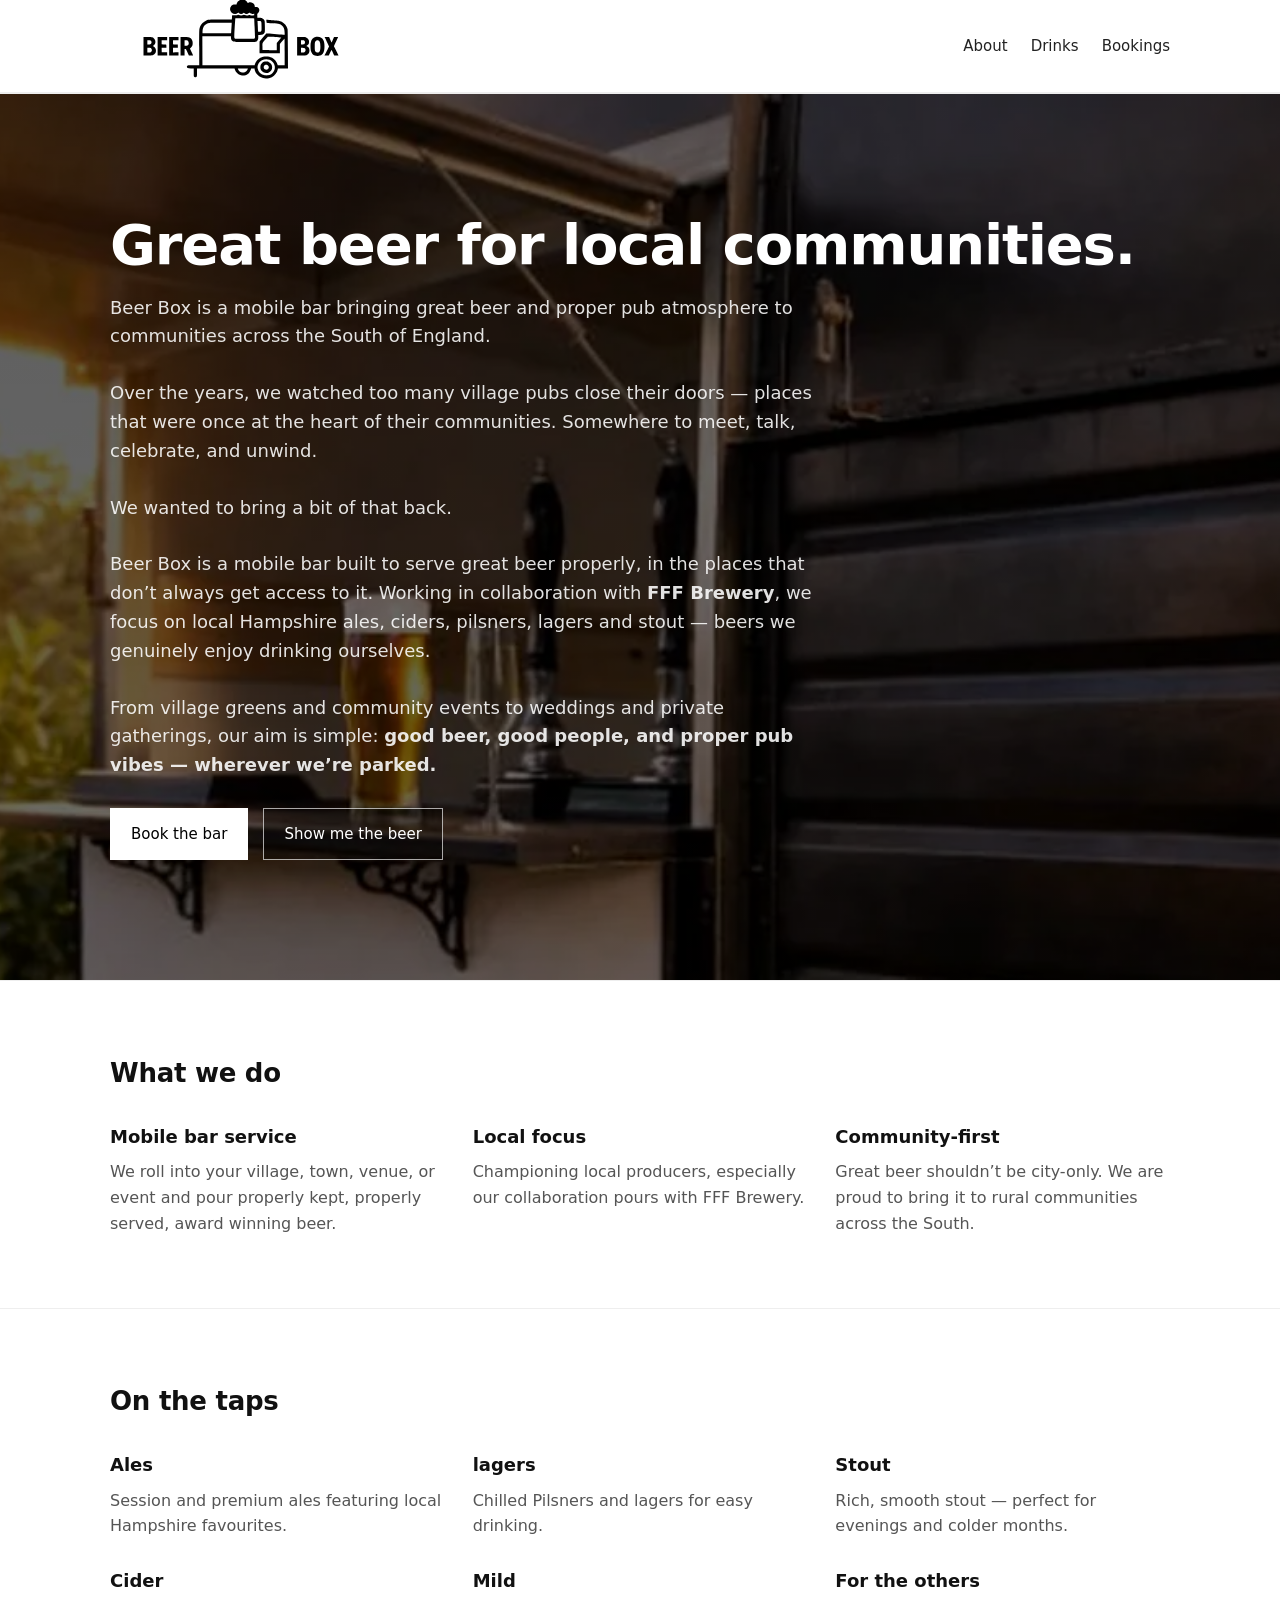
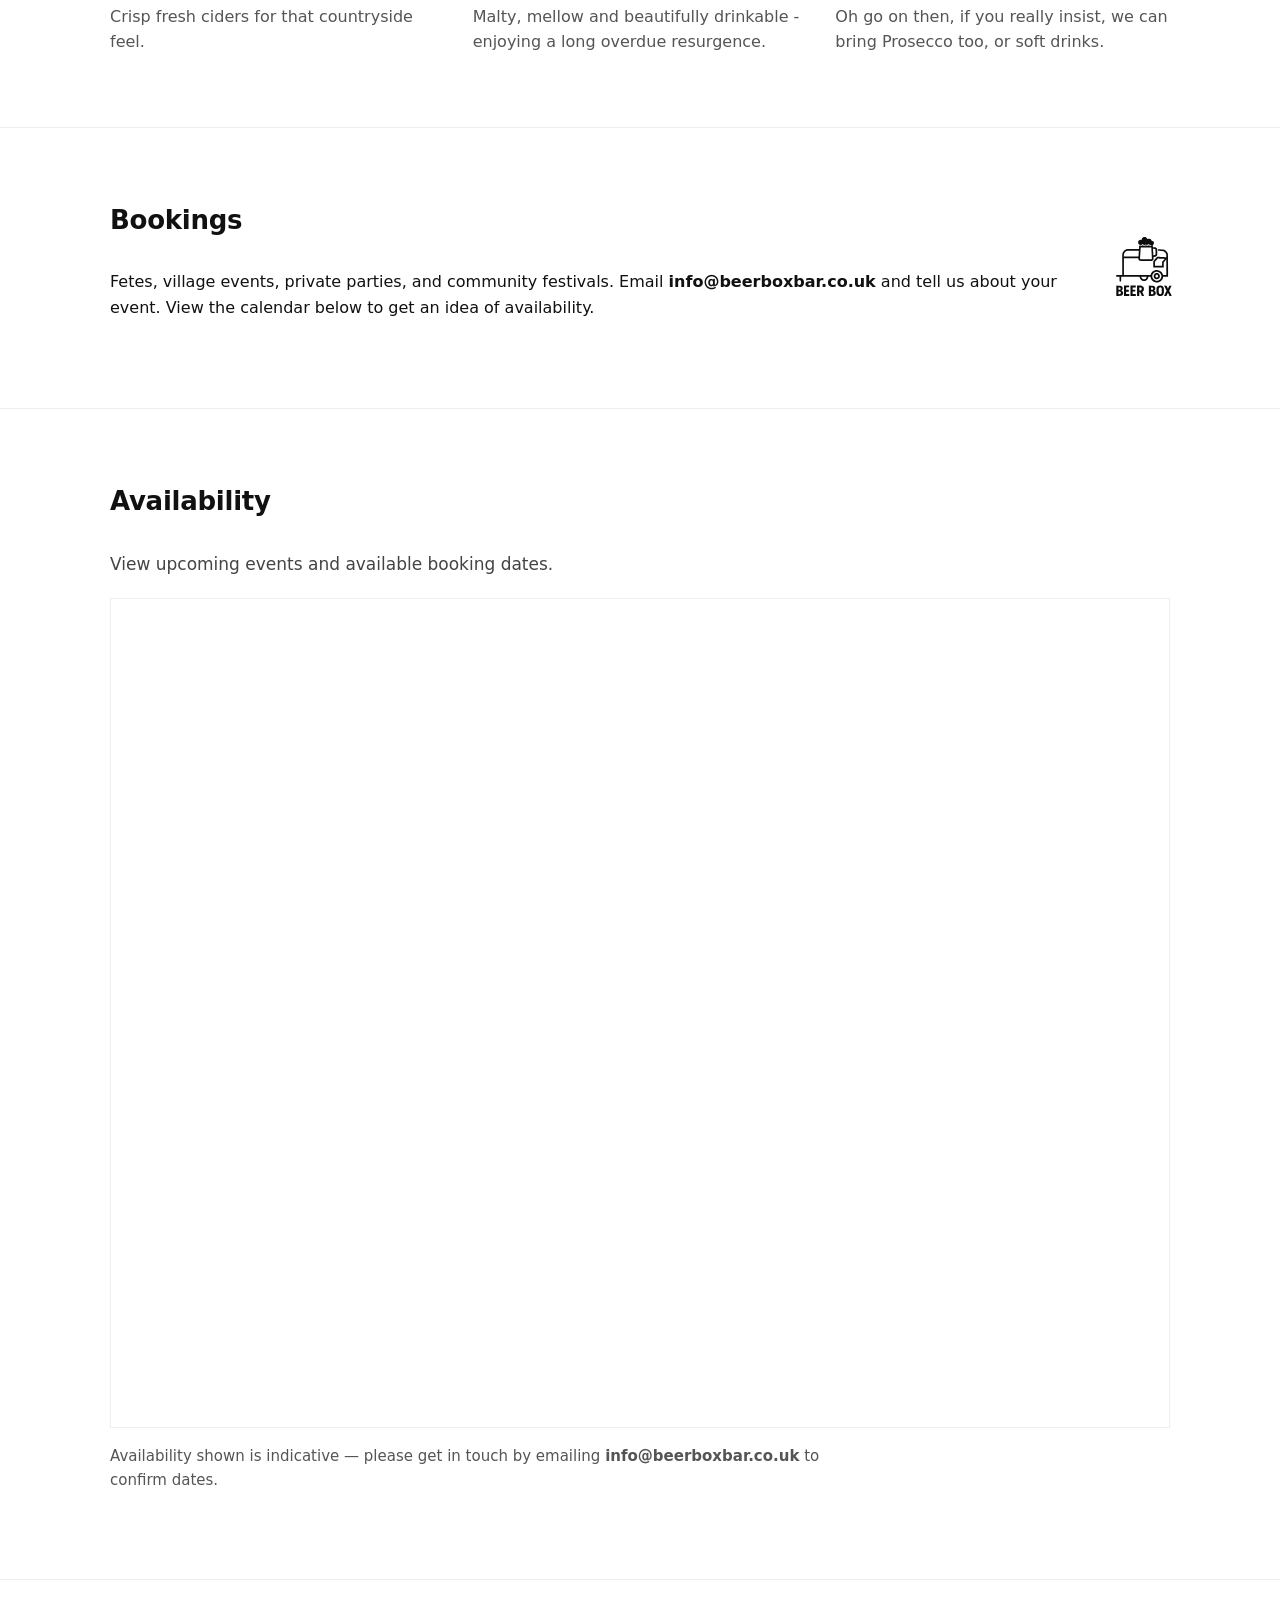
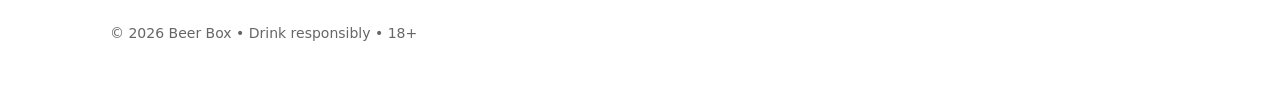
==== index.html @ 0c309c7f "Update index.html" ====
<!doctype html>
<html lang="en">
<head>
  <meta charset="utf-8">
  <title>Beer Box</title>
  <meta name="viewport" content="width=device-width, initial-scale=1">

  <style>
    /* ===== Base ===== */
    * { box-sizing: border-box; }
    body {
      margin: 0;
      font-family: system-ui, -apple-system, Segoe UI, Roboto, Helvetica, Arial, sans-serif;
      color: #111;
      background: #fff;
      line-height: 1.6;
    }
    a { color: inherit; text-decoration: none; }
    .wrap { max-width: 1100px; margin: 0 auto; padding: 0 20px; }

    /* ===== Header ===== */
   
header {
  position: sticky;
  top: 0;
  z-index: 100;
  background: #fff;
  border-bottom: 1px solid #eee;
}

    .nav {
      display: flex;
      align-items: center;
      justify-content: space-between;
      height: 92px;
      gap: 16px;
    }

    /* Logo switching */
    .brand { display: inline-flex; align-items: center; }
    .logo-wide { display: block; }
    .logo-square { display: none; }

    /* Ensures logo is visible (black) on white background */
    .brand svg {
      display: block;
      height: auto;
      color: #000;              /* currentColor = black */
      max-width: 100%;
    }


.logo-wide svg {
  width: clamp(220px, 22vw, 340px); /* responsive: grows on large screens */
}

.logo-square svg {
  width: 82px;
  height: 82px;
}


    @media (max-width: 640px) {
      .logo-wide { display: none; }
      .logo-square { display: block; }
    }

    nav a {
      margin-left: 18px;
      font-size: 15px;
      color: #222;
    }
    nav a:hover { text-decoration: underline; }

    /* ===== Hero ===== */
    .hero {
      padding: 88px 0 72px;
    }
    .hero h1 {
      font-size: clamp(32px, 5vw, 56px);
      font-weight: 650;
      letter-spacing: -0.02em;
      margin: 0 0 18px;
      line-height: 1.1;
    }
    .hero p {
      max-width: 720px;
      font-size: 18px;
      color: #444;
      margin: 0 0 28px;
    }
    .actions a {
      display: inline-block;
      padding: 13px 20px;
      border: 1px solid #000;
      margin-right: 10px;
      font-size: 15px;
    }
    .actions a.primary { background: #000; color: #fff; }

    /* ===== Sections ===== */
    section {
      padding: 72px 0;
      border-top: 1px solid #eee;
    }
    h2 {
      font-size: 26px;
      font-weight: 600;
      margin: 0 0 28px;
      letter-spacing: -0.01em;
    }
    .grid {
      display: grid;
      grid-template-columns: repeat(3, 1fr);
      gap: 28px;
    }
    @media (max-width: 900px) {
      .grid { grid-template-columns: 1fr; }
    }
    .card h3 {
      margin: 0 0 8px;
      font-size: 18px;
      font-weight: 600;
    }
    .card p {
      margin: 0;
      color: #555;
    }

    /* ===== Footer ===== */
    footer {
      padding: 42px 0;
      border-top: 1px solid #eee;
      font-size: 14px;
      color: #666;
    }
/* ===== Hero with background photo ===== */
.hero.hero--photo {
  position: relative;
  padding: 120px 0 120px;
  min-height: 70vh;

  background-image:
    linear-gradient(rgba(0,0,0,0.60), rgba(0,0,0,0.55)),
    image-set(
      url("assets/images/about-bg-960x540.webp") 1x,
      url("assets/images/about-bg-1920x1080.webp") 2x
    );
  background-size: cover;
  background-position: center;
  background-repeat: no-repeat;
}

@media (max-width: 640px) {
  .hero.hero--photo {
    min-height: 62vh;
    padding: 96px 0 96px;
  }
}

.hero.hero--photo h1,
.hero.hero--photo p { color: #fff; }
.hero.hero--photo p { color: rgba(255,255,255,0.88); }

/* Buttons */
.hero.hero--photo .actions a {
  display: inline-block;
  padding: 13px 20px;
  border: 1px solid rgba(255,255,255,0.85);
  color: #fff;
}

.hero.hero--photo .actions a.primary {
  background: #fff;
  color: #000;
  border-color: #fff;
}

.hero.hero--photo .actions a.secondary {
  background: rgba(0,0,0,0.35);
  border-color: rgba(255,255,255,0.65);
}
.hero.hero--photo .actions a.secondary:hover {
  background: rgba(0,0,0,0.48);
}
 /* ===== Bookings section logo (bottom-right) ===== */
.bookings__inner{
  position: relative;
  padding-right: 120px; /* creates room so text doesn't collide with logo */
}

.bookings__logo{
  position: absolute;
  right: 0;
  bottom: 0;
  width: 96px;         /* adjust to taste */
  height: 96px;
  color: #000;         /* black logo */
  opacity: 0.95;
}

.bookings__logo svg{
  display: block;
  width: 100%;
  height: 100%;
}

/* Mobile: keep it tidy and not too dominant */
@media (max-width: 640px){
  .bookings__inner{ padding-right: 0; padding-bottom: 110px; }
  .bookings__logo{
    right: 0;
    bottom: 0;
    width: 82px;
    height: 82px;
    opacity: 0.9;
  }
}
/* ===== Availability calendar ===== */
.calendar-section {
  padding: 72px 0;
  border-top: 1px solid #eee;
}

.calendar-intro {
  max-width: 720px;
  font-size: 17px;
  color: #444;
  margin-bottom: 20px;
}

.calendar-embed {
  border: 1px solid #eee;
}

.calendar-embed iframe {
  width: 100%;
  height: 820px;
  border: 0;
}

.calendar-note {
  max-width: 720px;
  margin-top: 16px;
  color: #555;
  font-size: 15px;
}

/* Mobile */
@media (max-width: 640px) {
  .calendar-embed iframe {
    height: 560px;
  }
}
  </style>
</head>

<body>

  <!-- Header -->
  <header>
    <div class="wrap nav">
      <a class="brand" href="#top" aria-label="Beer Box Bar Home">
        <!-- Wide (desktop) -->
        <span class="logo-wide" aria-hidden="false">
          <svg viewBox="0 0 1536 1024" xmlns="http://www.w3.org/2000/svg" role="img" aria-label="Beer Box Bar wide logo">
            <path fill="currentColor" d="m 834.91841,687.82416 c -14.7141,-3.8551 -29.09524,-13.9005 -37.6201,-26.27827 -4.28059,-6.21523 -8.54439,-17.62922 -8.57434,-22.95309 l -0.0211,-3.75 h -9.42904 -9.42904 l -1.65916,5.70729 c -7.13075,24.52897 -27.99943,37.09727 -53.59627,32.27877 -15.75155,-2.9652 -30.54096,-17.19343 -34.02717,-32.73606 l -1.17758,-5.25 H 577.04375 474.70288 v 21.06574 c 0,12.53582 -0.41692,21.84482 -1.02964,22.98962 -1.56842,2.9306 -6.64771,5.1744 -10.03116,4.4313 -1.60316,-0.3521 -3.82031,-1.7913 -4.92701,-3.1983 -1.87364,-2.3819 -2.01219,-4.0291 -2.01219,-23.92322 V 634.8428 h -15.77749 c -17.0867,0 -19.36095,-0.60372 -21.27906,-5.64875 -1.29833,-3.41486 1.20106,-9.07549 4.57328,-10.35761 1.51987,-0.57785 15.13966,-0.99364 32.54837,-0.99364 h 29.9349 v -97.34004 c 0,-93.6634 0.0746,-97.63177 1.97544,-105.06395 2.83324,-11.07785 7.37792,-18.93394 16.02433,-27.70021 5.82082,-5.90151 9.40375,-8.54149 16.0013,-11.79013 13.90302,-6.84585 16.10568,-7.03098 84.1254,-7.07078 l 59.62647,-0.0349 0.87353,-11.75 0.87353,-11.75 12.5,0.27629 c 10.46225,0.23124 13.15208,-0.026 16.5,-1.57777 3.90415,-1.80962 4.10322,-1.80852 8.30762,0.046 6.1483,2.71195 17.41166,2.71682 22.68816,0.01 l 3.97532,-2.03947 5.01445,2.02086 c 6.3039,2.5405 15.12008,2.69679 20.30236,0.35991 3.69949,-1.66824 4.0905,-1.65913 9.7828,0.2279 4.64937,1.5413 7.60223,1.85204 13.67929,1.43952 l 7.75,-0.52607 v -4.97549 c 0,-4.34924 -0.22026,-4.88384 -1.75,-4.24741 -6.50209,2.70514 -17.05755,1.20162 -22.2525,-3.16964 l -3.09343,-2.60296 -2.21568,2.08153 c -7.00562,6.58143 -19.38014,6.72646 -25.11209,0.29432 l -1.9237,-2.15869 -2.5763,2.45706 c -3.34772,3.19259 -7.16514,4.58411 -12.5763,4.58411 -5.46347,0 -9.23209,-1.39472 -12.69543,-4.69843 l -2.69543,-2.57119 -3.08563,2.59638 c -8.24262,6.93571 -23.54119,6.05775 -32.81865,-1.88341 -11.45773,-9.80738 -12.26746,-27.02184 -1.77869,-37.81399 5.60648,-5.76865 12.33437,-8.05833 21.7076,-7.38768 6.04685,0.43265 6.86623,0.28355 6.86623,-1.24947 0,-3.47821 3.10617,-10.41579 6.53934,-14.60552 2.19057,-2.67331 5.89869,-5.4616 9.85071,-7.40718 5.31499,-2.61656 7.5297,-3.12734 13.72385,-3.16513 12.52931,-0.0765 24.24382,6.08599 28.89308,15.1993 l 1.93799,3.79878 3.73896,-1.90623 c 5.8124,-2.96333 15.4015,-2.58496 22.28164,0.8792 7.28303,3.66701 11.20279,9.19958 11.82385,16.68885 l 0.45979,5.54439 6.18381,-0.13409 c 9.04608,-0.19615 13.83172,2.71812 17.02884,10.3699 3.35601,8.03206 1.05704,17.30683 -5.82956,23.51832 l -4.1323,3.7272 0.31146,10.60442 0.31146,10.60442 11.29562,0.55631 c 9.43955,0.4649 12.12406,0.97612 16.33736,3.11115 6.10858,3.09546 10.71648,8.43363 12.07991,13.99439 0.55685,2.27112 1.14848,16.72931 1.31474,32.12931 0.29455,27.28317 0.24553,28.10732 -1.9149,32.19207 -4.43033,8.37648 -12.69108,12.30793 -25.86138,12.30793 h -8.37427 v 10.9349 c 0,12.49678 -0.53754,14.44057 -5.51789,19.95322 -6.58957,7.29387 -5.76017,7.21229 -70.08591,6.89369 -56.11776,-0.27795 -56.95093,-0.31134 -60.8962,-2.44023 -8.63396,-4.65892 -12.5,-11.40422 -12.5,-21.80946 v -6.53212 h -78.00606 -78.00606 l 0.25606,78.75 0.25606,78.75 h 142.43465 142.43466 l 1.17045,-4.58818 c 3.36547,-13.1926 16.6982,-29.2648 29.96024,-36.11614 11.36007,-5.86877 17.30376,-7.23685 31.5,-7.25049 13.86436,-0.0133 20.90657,1.67456 32.5,7.7896 12.40359,6.54237 25.50189,22.67783 29.56084,36.41521 l 1.25574,4.25 h 18.84171 18.84171 v -72.5 c 0,-41.48098 -0.37931,-72.5 -0.88654,-72.5 -0.4876,0 -3.5251,3.24113 -6.75,7.2025 -3.2249,3.96138 -8.67245,10.37388 -12.10566,14.25 l -6.24219,7.0475 -0.008,25.25 -0.008,25.25 h -55.5 -55.5 l -0.0294,-3.75 c -0.0162,-2.0625 -0.003,-16.26105 0.0287,-31.55233 l 0.0581,-27.80233 18.12822,-21.69767 c 9.97052,-11.93372 18.39509,-22.0074 18.72127,-22.38596 0.32618,-0.37856 5.31805,-0.27437 11.09305,0.23153 5.775,0.50591 26.475,2.04718 46,3.42504 19.525,1.37786 37.25191,2.75178 39.39314,3.05316 l 3.89314,0.54797 -0.55609,-13.2847 c -0.78862,-18.83996 -4.33635,-27.77554 -14.77054,-37.2022 -8.72475,-7.88229 -15.15183,-9.49087 -48.45965,-12.1286 -11,-0.87112 -23.375,-1.89211 -27.5,-2.26888 l -7.49994,-0.68503 -0.7436,-7.5 c -0.40898,-4.125 -0.96772,-8.08951 -1.24164,-8.81002 -0.38047,-1.00073 0.50338,-1.1837 3.74359,-0.77497 2.33291,0.29428 9.19165,1.01366 15.24165,1.59863 6.05,0.58497 12.8,1.25028 15,1.47847 2.2,0.22819 10.3,0.90724 18,1.509 7.7,0.60176 16.7,1.75974 20,2.57327 17.55203,4.32705 32.21827,16.0792 39.4172,31.58522 2.1296,4.58722 4.3824,10.78495 5.006,13.77272 0.7801,3.73715 1.3122,37.82906 1.7054,109.25 l 0.5715,103.81768 h -27.39694 -27.39693 l -1.14649,6.69312 c -2.84002,16.57992 -15.94608,33.27714 -32.25974,41.09914 -14.90241,7.1453 -32.8705,9.0965 -47.78447,5.1891 z m 25.28447,-15.0055 c 28.64199,-4.0286 46.25774,-32.16641 36.487,-58.28107 -4.50565,-12.04242 -14.63015,-22.17176 -26.66277,-26.67554 -12.11771,-4.53562 -29.48726,-3.5175 -41.19366,2.41458 -16.72649,8.47596 -26.44098,27.4669 -23.33009,45.6082 3.39568,19.80209 17.68272,33.34193 38.96291,36.92513 6.64056,1.1182 7.8434,1.1189 15.73661,0.01 z m -20.198,-15.02936 c -7.09142,-2.79329 -14.47947,-9.65886 -17.39741,-16.16707 -1.87223,-4.17584 -2.35751,-6.95172 -2.32154,-13.27943 0.0546,-9.60186 2.55284,-15.68228 9.15923,-22.29246 6.29208,-6.29568 11.95523,-8.47456 22.3578,-8.6021 7.9593,-0.0976 9.11139,0.15534 15.46236,3.39456 12.06165,6.15186 18.09537,16.84832 17.21776,30.52333 -0.73422,11.44058 -6.97289,20.34645 -17.77411,25.37302 -7.56105,3.51868 -19.26832,3.97908 -26.70409,1.05015 z m 20.698,-17.84254 c 8.58473,-5.99602 7.4051,-18.70126 -2.20034,-23.69897 -6.17545,-3.21309 -15.47785,-0.38775 -18.52035,5.62503 -1.73187,3.42263 -1.58837,10.47164 0.28701,14.09822 3.24437,6.27393 14.11502,8.389 20.43368,3.97572 z m -126.3151,15.84015 c 7.42073,-2.78336 15.09201,-11.06524 16.85271,-18.19411 l 0.67921,-2.75 h -27.21682 -27.21682 l 0.67682,2.75 c 1.96408,7.9803 8.8835,15.32017 16.76179,17.78028 5.21732,1.62918 15.63246,1.85063 19.46311,0.41383 z m 175.3151,-139.4808 v -19.53669 l 12.42037,-14.70961 c 6.83121,-8.09028 12.25643,-14.87354 12.05606,-15.07391 -0.39065,-0.39065 -41.1265,-3.48892 -61.05186,-4.64345 l -12.07544,-0.69968 -12.42456,14.79102 c -19.0047,22.62443 -16.92457,17.77744 -16.92457,39.43662 0,10.25148 0.3,18.93906 0.66667,19.30572 0.36666,0.36667 17.91666,0.66667 39,0.66667 h 38.33333 z M 788.33774,471.48045 c 2.66438,-2.2918 2.74051,-2.64268 2.54944,-11.75 -0.10833,-5.16321 -1.09411,-28.6525 -2.19063,-52.19844 -1.09652,-23.54593 -1.99367,-43.45843 -1.99367,-44.25 0,-1.23363 -7.3477,-1.43921 -51.43873,-1.43921 h -51.43872 l -0.5378,4.25 c -0.50931,4.02499 -4.04638,62.78248 -5.29402,87.94391 -0.65604,13.23054 0.29194,17.11338 4.55998,18.67738 1.57061,0.57554 23.08631,1.00296 52.84353,1.04976 l 50.19423,0.0789 z M 661.13644,433.0928 c 0.34111,-5.3625 0.81565,-12.225 1.05453,-15.25 0.23888,-3.025 0.74024,-11.4625 1.11412,-18.75 l 0.67979,-13.25 h -59.00451 c -35.95229,0 -61.10724,0.39877 -64.38667,1.02071 -8.07784,1.53193 -17.28262,6.27585 -22.71197,11.70521 -8.88014,8.88013 -13.16018,20.9096 -13.17306,37.02408 l -0.006,7.25 h 77.90668 77.90667 z m 163.30902,-0.73712 c 2.25467,-2.62121 2.30616,-3.15461 2.20542,-22.84838 -0.0567,-11.09047 -0.46587,-22.12106 -0.9092,-24.51242 -1.22927,-6.6307 -2.75983,-7.59587 -12.70215,-8.00995 l -8.59275,-0.35788 0.60043,6.35788 c 0.33023,3.49683 0.84838,13.33287 1.15144,21.85787 0.30306,8.525 0.80141,18.73608 1.10744,22.69128 0.52895,6.8362 0.68827,7.21393 3.22661,7.65007 6.08568,1.04564 11.53297,-0.0618 13.91276,-2.82847 z m 293.03204,132.33303 c -10.4018,-3.62664 -17.8343,-12.34834 -21.4599,-25.18231 -1.9942,-7.05902 -2.8529,-32.27591 -1.4134,-41.50452 3.3689,-21.59783 12.8665,-32.71512 30.0282,-35.14908 18.6058,-2.63877 33.3932,4.50728 40.0512,19.35474 4.1118,9.1696 5.505,18.17752 5.3568,34.63526 -0.2567,28.48905 -7.4739,42.58062 -24.7656,48.35446 -6.9408,2.31757 -20.3976,2.07138 -27.7973,-0.50855 z m 21.9615,-18.458 c 5.7421,-3.6356 8.2259,-12.65572 8.2483,-29.95425 0.031,-24.08124 -4.0244,-33.76247 -14.6963,-35.08221 -5.5052,-0.6808 -10.1792,2.23552 -13.235,8.25796 -2.3139,4.56026 -2.508,6.11487 -2.8745,23.016 -0.541,24.9553 1.458,31.71092 10.3214,34.87984 4.3085,1.54041 8.667,1.14241 12.2361,-1.11734 z M 182.70288,514.32637 v -50.64726 l 22.75,0.36669 c 26.34218,0.4246 28.52042,0.96719 35.63067,8.8755 4.69993,5.22746 6.61933,10.56184 6.61933,18.39644 0,7.80905 -3.01774,13.26904 -10.26612,18.57445 l -3.76612,2.75659 4.54331,2.19938 c 8.00377,3.87456 12.49684,12.28896 12.47916,23.37037 -0.0173,10.87101 -5.42179,19.18189 -15.49023,23.82066 -4.69874,2.16481 -6.431,2.32261 -28.75,2.61903 l -23.75,0.31542 z m 39.64292,31.88159 c 8.48406,-4.02596 8.5186,-17.24724 0.0585,-22.40564 -2.44621,-1.49155 -5.02972,-1.95293 -10.95145,-1.95578 l -7.74997,-0.004 v 13 13 h 7.59887 c 4.96155,0 8.79458,-0.5674 11.04405,-1.63484 z m -2.54741,-43.02005 c 6.29581,-2.51909 8.5311,-9.11502 5.3563,-15.80542 -2.06185,-4.34503 -5.08077,-5.53969 -13.99886,-5.53969 h -7.45295 v 11.5 11.5 h 5.97976 c 3.28887,0 7.84096,-0.7447 10.11575,-1.65489 z m 39.90449,11.15489 v -50.5 h 26 26 v 9 9 h -15 -15 v 11 11 l 10.25,0.0985 c 17.09227,0.16432 15.20548,-0.94689 15.53893,9.15146 l 0.28894,8.75 h -13.06881 -13.06881 l 0.27987,12.75 0.27988,12.75 14.68535,-0.005 14.68535,-0.005 0.31465,8.75688 0.31465,8.75687 -26.25,-0.002 -26.25,-0.002 z m 63,0 v -50.5 h 25.5 25.5 v 9 9 h -15 -15 v 11 11 l 5.25,0.16867 c 2.8875,0.0928 8.77049,0.20527 13.07331,0.25 l 7.82331,0.0813 0.17669,8.75035 0.17669,8.75035 -13.25,-3.5e-4 -13.25,-3.2e-4 v 12.89278 12.89278 l 15,-0.51199 15,-0.51198 v 9.1192 9.11921 h -25.5 -25.5 z m 62,0 v -50.5 l 19.25,0.0119 c 21.39552,0.0132 27.49667,1.0362 34.22537,5.73872 4.77545,3.33745 10.03045,10.79947 11.68468,16.59207 1.80809,6.33137 1.52825,18.31985 -0.57209,24.50884 -1.73841,5.1225 -7.71175,12.57828 -11.8588,14.80184 -1.59916,0.85744 -0.8963,2.76136 7.25,19.63892 4.96146,10.2792 9.02084,18.93284 9.02084,19.23033 0,0.29748 -5.25755,0.4141 -11.68344,0.25915 l -11.68344,-0.28177 -5.64078,-12.5 c -10.47744,-23.21806 -10.00385,-22.45957 -14.24234,-22.81037 l -3.75,-0.31036 v 18.06036 18.06037 h -11 -11 z m 37.78764,-4.48992 c 6.99929,-3.17671 9.23515,-11.958 5.26898,-20.69376 -2.48048,-5.46345 -6.1544,-7.31632 -14.50696,-7.31632 h -6.54966 v 15 15 l 5.75,-0.022 c 3.51884,-0.0134 7.41372,-0.77707 10.03764,-1.96796 z m 598.21238,4.47349 v -50.64726 l 22.75,0.33184 c 22.6341,0.33016 22.7793,0.34624 28.5039,3.15729 6.0291,2.9606 10.3242,7.93344 12.5875,14.57378 1.5786,4.63145 1.4598,14.46311 -0.2222,18.3829 -1.576,3.67305 -6.7213,8.77398 -11.0907,10.99528 l -2.9716,1.51064 3.9716,1.65903 c 9.2432,3.86116 13.8261,11.68463 13.7972,23.55293 -0.029,11.95375 -4.6793,19.65386 -14.5684,24.12372 -4.9815,2.25164 -6.503,2.39282 -29.0073,2.6917 l -23.75,0.31542 z m 39.6429,31.88159 c 4.1775,-1.98233 6.3571,-5.87909 6.3571,-11.36516 0,-9.3144 -4.9523,-13 -17.4679,-13 h -7.5321 v 13 13 h 7.5989 c 4.9615,0 8.7946,-0.5674 11.044,-1.63484 z m -4.5428,-42.37635 c 5.1915,-1.4421 7.1637,-4.1253 7.6892,-10.46099 0.4158,-5.0143 0.2124,-5.67996 -2.5921,-8.4845 -2.8887,-2.8887 -3.4537,-3.04332 -11.1203,-3.04332 h -8.0769 v 11.5 11.5 l 5.25,-0.006 c 2.8875,-0.003 6.87,-0.45559 8.8501,-1.00561 z m 122.7673,43.76119 c 14.7655,-28.66234 16.1326,-31.43462 16.1326,-32.71413 0,-0.67706 -5.4,-12.27934 -12,-25.78284 -6.6,-13.50351 -12,-24.7096 -12,-24.90243 0,-0.19283 5.5125,-0.33998 12.25,-0.327 l 12.25,0.0236 6.447,14.91366 c 3.5459,8.20251 6.721,14.74435 7.0558,14.53742 0.3348,-0.20692 3.4562,-6.92868 6.9365,-14.93725 l 6.3278,-14.56103 h 11.3665 c 6.2515,0 11.3664,0.21496 11.3664,0.47768 0,0.26273 -3.4069,7.57523 -7.5708,16.25 -4.164,8.67478 -9.3791,19.65577 -11.5893,24.40221 l -4.0184,8.6299 12.5135,25.6201 12.5135,25.62011 h -11.7734 -11.7734 l -4.7401,-10.07754 c -2.6072,-5.54265 -5.8487,-12.58399 -7.2035,-15.64742 -1.3548,-3.06343 -2.8008,-5.16603 -3.2133,-4.67246 -0.4125,0.49358 -3.8325,7.53492 -7.6001,15.64742 l -6.8502,14.75 h -11.8567 -11.8567 z"
" />
          </svg>
        </span>

        <!-- Square (mobile) -->
        <span class="logo-square" aria-hidden="false">
          <svg viewBox="0 0 1024 1024" xmlns="http://www.w3.org/2000/svg" role="img" aria-label="Beer Box Bar square logo">
            <path fill="currentColor" d="m 691.95949,766.72163 c -10.10651,-2.78194 -17.07804,-8.55048 -21.17463,-17.52081 -3.89231,-8.52299 -4.87338,-17.85466 -4.3579,-41.451 0.56664,-25.93822 1.88285,-31.2435 9.9379,-40.05701 8.53923,-9.34328 18.87978,-13.15431 33.20503,-12.23778 9.89141,0.63285 17.47697,3.73508 24.13134,9.86886 9.61361,8.86152 12.48622,19.58876 12.47476,46.58477 -0.004,9.78569 -0.46636,20.61943 -1.02713,24.07497 -2.6416,16.27819 -11.70887,26.93415 -26.20133,30.79214 -6.47626,1.72403 -20.63131,1.69563 -26.98804,-0.0541 z m 24.7373,-21.53365 c 5.53433,-5.36409 5.98675,-7.89658 5.98675,-33.51214 0,-22.5981 -0.0463,-23.11503 -2.5,-27.88201 -6.11457,-11.87946 -21.06364,-11.65792 -27.25,0.40385 -2.74993,5.36164 -2.75,5.36231 -2.74442,26.93245 0.003,12.68915 0.46175,23.21766 1.11348,25.57069 2.46775,8.90955 7.75361,12.77373 16.66303,12.18134 4.38237,-0.29139 5.86957,-0.92062 8.73116,-3.69418 z M 238.18354,712.12026 v -55.08057 l 23.25,0.33057 c 23.14623,0.32908 23.27551,0.34308 28.96444,3.13671 6.79376,3.33617 13.30672,10.33033 14.97704,16.0836 3.89089,13.40183 -0.94313,26.81062 -11.66422,32.35471 l -3.01431,1.55876 3.9028,1.35118 c 6.48171,2.24403 10.58041,6.11284 13.8277,13.05215 2.72667,5.82676 2.96333,7.13771 2.54694,14.10854 -0.54176,9.0696 -2.8092,14.1623 -8.65824,19.44655 -8.50172,7.6808 -13.60674,8.73836 -42.18137,8.73836 h -21.95078 z m 40.96537,34.77412 c 9.79802,-3.37468 10.97098,-19.53381 1.7677,-24.35249 -1.96359,-1.0281 -6.47248,-1.8693 -11.48307,-2.14233 l -8.25,-0.44954 v 14.1254 14.1254 l 7.25,-0.0564 c 3.9875,-0.0311 8.80942,-0.59355 10.71537,-1.25 z M 276.54776,700.822 c 4.92455,-2.05761 7.63578,-6.07191 7.63578,-11.3057 0,-9.44937 -4.63114,-13.31548 -15.95034,-13.31548 h -7.04966 v 13 13 h 6.03212 c 3.31766,0 7.51711,-0.62047 9.3321,-1.37882 z m 43.63578,11.37882 v -55 h 26.95469 26.95468 l 0.63268,3.37245 c 0.34797,1.85484 0.48086,6.01734 0.29531,9.25 l -0.33736,5.87755 -16.25,0.27477 -16.25,0.27477 v 11.39344 c 0,6.2664 0.23028,11.99275 0.51173,12.72523 0.39113,1.01795 3.57745,1.321 13.5214,1.286 7.15532,-0.0252 13.46792,0.23742 14.028,0.58357 0.6086,0.37613 0.90175,4.39016 0.7286,9.9763 l -0.28973,9.34693 -14,0.0695 -14,0.0695 v 12.5 12.5 l 16.75,0.27418 16.75,0.27418 v 9.97581 9.97582 h -28 -28 z m 69,0 v -55 h 28 28 v 9.5 9.5 h -16.5 -16.5 v 12.5 12.5 l 6.25,0.13116 c 3.4375,0.0721 9.7375,0.11812 14,0.1022 l 7.75,-0.0289 v 9.89774 9.8978 h -14 -14 v 13 13 h 17 17 v 10 10 h -28.5 -28.5 z m 70,0 v -55 l 21.25,0.0245 c 11.6875,0.0134 23.18113,0.4699 25.54141,1.01434 11.52025,2.65736 20.48268,9.92905 24.33003,19.74023 2.95938,7.54673 3.17829,21.21826 0.46644,29.12958 -1.80982,5.27981 -9.11851,13.9456 -14.08179,16.69655 -1.8989,1.05248 -1.50576,2.09093 8.25,21.79189 5.63415,11.37766 10.24391,20.89284 10.24391,21.1448 0,0.25196 -5.57221,0.45811 -12.3827,0.45811 h -12.3827 l -7.8673,-17.17437 c -4.32701,-9.4459 -8.32803,-18.1084 -8.89114,-19.25 -0.78083,-1.58296 -2.14565,-2.14798 -5.75,-2.38042 l -4.72616,-0.30479 v 19.55479 19.55479 h -12 -12 z m 43.10212,-6.26993 c 9.23124,-6.16688 9.17585,-21.14737 -0.10161,-27.48007 -2.7285,-1.86244 -4.6488,-2.25 -11.14839,-2.25 h -7.85212 v 16 16 h 7.85212 c 6.49876,0 8.43776,-0.39124 11.25,-2.26993 z m 82.89788,6.29171 v -55.15477 l 23.25,0.3165 c 21.77787,0.29645 23.56659,0.46208 28.25,2.61584 6.52971,3.00282 12.16115,8.48178 15.10976,14.70065 3.17201,6.69002 3.30616,16.97651 0.30233,23.1816 -2.30385,4.75911 -9.27731,11.3184 -12.03307,11.3184 -0.96854,0 -2.0391,0.45 -2.37902,1 -0.34543,0.55891 0.42436,1 1.7452,1 3.19273,0 10.90661,5.02142 14.05508,9.14926 3.76738,4.9393 4.77841,8.36931 4.94974,16.79246 0.13315,6.54675 -0.24274,8.35672 -2.80869,13.52429 -3.20514,6.45482 -9.63328,12.20085 -16.26734,14.54117 -2.48593,0.87696 -11.83909,1.43728 -28.92399,1.73272 l -25.25,0.43665 z m 43.72122,33.48383 c 3.36663,-1.98872 6.27878,-7.58488 6.27878,-12.06568 0,-3.87659 -3.52188,-9.89421 -6.66979,-11.39627 -1.55662,-0.74276 -6.76771,-1.56148 -11.58021,-1.81938 l -8.75,-0.46892 v 14.24464 14.24464 l 8.75044,-0.41837 c 6.21771,-0.29727 9.68253,-0.96896 11.97078,-2.32066 z m -6.78612,-44.14263 c 7.18203,-1.43641 11.4852,-9.67909 9.13982,-17.50726 -1.75341,-5.85236 -5.64702,-7.84731 -15.32492,-7.85198 l -7.75,-0.004 v 13 13 h 5.375 c 2.95625,0 6.80829,-0.28666 8.5601,-0.63702 z m 126.0649,65.1936 c 0,-0.24388 5.85,-12.31709 13,-26.82935 7.15,-14.51227 13.00001,-26.8347 13.00001,-27.38317 0,-0.87575 -21.51837,-47.0568 -24.03427,-51.58049 -1.99544,-3.58786 -1.22298,-3.83104 11.25894,-3.54435 l 12.22463,0.28078 6.835,15.5 c 3.7592,8.525 7.1456,15.81241 7.5253,16.19426 0.3797,0.38184 3.908,-6.59316 7.8406,-15.5 l 7.1503,-16.19426 12.0997,-0.28078 c 6.6549,-0.15443 12.0998,-0.0841 12.0998,0.15619 0,0.24033 -5.625,12.27513 -12.5,26.744 -6.875,14.46886 -12.5,26.63579 -12.5,27.03761 0,0.40182 4.8375,10.55563 10.75,22.56402 5.9125,12.00839 11.9826,24.40868 13.4891,27.5562 l 2.7392,5.72276 h -12.3043 -12.3042 l -7.9663,-16.70687 -7.9664,-16.70687 -2.6588,5.45687 c -1.4624,3.00128 -3.9734,8.38187 -5.5802,11.95687 -1.6067,3.575 -3.9331,8.6375 -5.1698,11.25 l -2.2486,4.75 h -12.38984 c -6.81443,0 -12.38987,-0.19954 -12.38987,-0.44342 z M 654.40642,622.26587 c -14.55458,-3.5755 -30.48754,-13.84627 -38.57885,-24.86884 -5.11964,-6.97435 -10.2327,-18.43969 -11.68239,-26.19621 -0.66817,-3.575 -1.3439,-6.99774 -1.50164,-7.60609 -0.18946,-0.73074 -3.95859,-1.0701 -11.10663,-1 l -10.81984,0.10609 -0.78482,5.4326 c -1.18658,8.21363 -6.93113,19.20634 -13.43624,25.71145 -8.16446,8.16446 -17.7094,12.45863 -29.14153,13.11046 -15.33109,0.87414 -25.95429,-2.87849 -36.75778,-12.98462 -7.43361,-6.95378 -12.95066,-16.98404 -14.1745,-25.76989 l -0.76613,-5.5 -97.68397,-0.25492 -97.68397,-0.25491 -0.3023,22.92646 c -0.29574,22.42959 -0.35276,22.98015 -2.63127,25.40344 -1.28094,1.36233 -3.38044,2.67797 -4.66555,2.92364 -2.68371,0.51302 -7.85391,-1.40836 -9.13542,-3.39496 -0.47853,-0.74181 -1.09505,-11.67891 -1.37005,-24.30465 l -0.5,-22.95591 -14,-0.22909 c -7.7,-0.126 -15.03295,-0.25834 -16.29545,-0.2941 -3.1134,-0.0882 -7.20455,-4.38639 -7.20455,-7.56921 0,-3.7587 2.45087,-7.92456 5.47206,-9.3011 1.84328,-0.83986 11.36978,-1.19469 32.07499,-1.19469 h 29.45295 V 432.86078 c 0,-107.6054 0.0663,-111.59912 1.97544,-119.06395 2.93023,-11.45708 7.3045,-18.93908 16.48804,-28.20205 6.17289,-6.22629 9.77573,-8.93413 15.53652,-11.67699 13.75859,-6.55083 15.82292,-6.71697 83.45784,-6.71697 47.76048,0 60.54477,-0.2639 60.55451,-1.25 0.007,-0.6875 0.67623,-8.675 1.48765,-17.75 0.81142,-9.075 1.48086,-16.89475 1.48765,-17.37723 0.007,-0.48248 2.37485,-0.59209 5.26235,-0.2436 16.68005,2.01315 17.90431,1.99467 24.73303,-0.37329 l 6.62351,-2.29679 5.73424,2.14545 c 7.31111,2.73544 14.39605,2.74446 20.71442,0.0264 5.02396,-2.16125 5.47341,-2.14285 12.4448,0.50947 5.80868,2.20996 13.72552,1.99839 19.58776,-0.52348 l 4.95851,-2.13309 6.49787,2.13309 c 7.22953,2.37329 13.44118,2.7069 18.55664,0.99662 4.59311,-1.53564 5.25826,-2.29684 4.5328,-5.18732 -0.59861,-2.38506 -0.90466,-2.46781 -8.87678,-2.40012 -9.11383,0.0774 -14.80805,-1.98319 -18.51967,-6.70175 l -1.95192,-2.48146 -2.81269,2.93581 c -6.26088,6.53495 -19.00652,7.85235 -25.80463,2.66717 l -3.1913,-2.43412 -3.32133,2.56133 c -6.86283,5.29244 -21.01327,3.6997 -26.65046,-2.99972 l -2.55207,-3.03297 -1.93966,2.46588 c -1.06681,1.35624 -4.30176,3.48203 -7.18876,4.72399 -4.24304,1.8253 -6.50214,2.16778 -11.78671,1.78684 -25.05205,-1.80588 -36.01192,-29.9232 -18.49264,-47.44248 7.64932,-7.64932 17.90611,-10.0434 29.05904,-6.78281 1.93355,0.56528 2.14746,0.13583 2.64047,-5.30119 0.88682,-9.78009 5.14285,-15.65688 15.25553,-21.06509 4.46304,-2.38681 6.07391,-2.67405 15,-2.67474 9.21772,-7.1e-4 10.41921,0.23142 15.3588,2.96738 6.78186,3.75635 11.54645,9.29503 13.18206,15.32371 0.70254,2.58948 1.38714,4.85203 1.52134,5.0279 0.13419,0.17587 2.04896,-0.60107 4.25504,-1.72652 12.19162,-6.21971 26.84121,-3.94096 35.09443,5.45894 3.5492,4.04231 4.9583,7.08715 5.47029,11.82034 0.3182,2.94177 0.62864,3.15981 5.22817,3.67194 15.93675,1.77446 24.08879,18.55406 15.84706,32.61851 -1.34172,2.28964 -4.07676,5.17486 -6.07786,6.41161 l -3.63836,2.24863 0.62241,6.58839 c 0.34232,3.62362 0.6256,8.9509 0.62951,11.8384 l 0.007,5.24997 h 12.32186 c 18.6398,0 25.39762,3.17067 31.21082,14.64367 l 2.96732,5.85633 0.31613,29.64757 c 0.20375,19.10935 -0.0682,31.07471 -0.76501,33.66258 -1.91301,7.10438 -7.05918,13.3411 -13.97776,16.93985 -5.76318,2.99776 -6.9828,3.25 -15.71445,3.25 h -9.46635 l 0.67025,10.75 c 0.43749,7.01693 0.27306,12.21126 -0.47351,14.95795 -1.66793,6.13649 -6.80982,12.28027 -12.97177,15.49931 l -5.34591,2.79274 -62.63581,-0.022 c -58.50545,-0.0205 -62.89958,-0.14244 -66.63581,-1.84897 -8.7625,-4.00229 -14.44093,-12.73763 -14.47804,-22.27208 -0.0164,-4.20899 -0.42393,-5.79726 -1.60375,-6.25 -0.86998,-0.33381 -35.51998,-0.60695 -77,-0.60695 h -75.41821 v 90 90 h 142.38882 142.38871 l 0.69769,-3.75 c 1.90066,-10.21579 10.39448,-24.20436 20.09283,-33.09114 28.62331,-26.22807 75.58924,-21.8622 99.07542,9.20987 5.46003,7.22358 10.9293,18.14242 11.86665,23.69054 l 0.66579,3.94073 h 17.4121 17.41211 v -83.05105 -83.05104 l -9.93514,11.80104 c -5.46432,6.49058 -11.52242,13.60105 -13.46245,15.80105 l -3.52733,4 -0.0375,27.25 -0.0376,27.25 h -55.93728 -55.93728 l -0.31494,-32.75 c -0.17322,-18.0125 0.0803,-33.65 0.56335,-34.75 0.48306,-1.1 2.9912,-4.475 5.57364,-7.5 2.58243,-3.025 10.45622,-12.475 17.4973,-21 7.04108,-8.525 13.66232,-16.25999 14.71387,-17.18886 1.52573,-1.34774 3.26818,-1.59249 8.62663,-1.21176 12.23455,0.86929 87.75047,5.40062 90.00292,5.40062 2.18301,0 2.21181,-0.19287 2.21181,-14.84345 0,-12.24989 -0.3502,-15.86138 -2.0044,-20.66927 -4.14523,-12.04837 -12.38578,-21.35045 -23.61954,-26.66219 -7.17835,-3.39418 -12.57843,-4.34234 -32.87607,-5.77245 -8.25,-0.58127 -18.2625,-1.34298 -22.25,-1.69268 l -7.25,-0.63582 v -8.36207 -8.36207 h 3.11168 c 7.83406,0 49.94875,3.16153 54.6825,4.10498 19.8113,3.94849 40.33393,23.70001 47.05043,45.28253 1.4097,4.52996 1.6262,18.75709 1.9004,124.86249 l 0.3094,119.75 -23.77721,0.17104 c -13.07746,0.0941 -24.8703,0.20658 -26.20632,0.25 -2.21243,0.0719 -2.53694,0.7034 -3.63773,7.07896 -2.39176,13.85251 -8.45232,24.874 -19.67561,35.78126 -15.85824,15.41171 -40.83367,22.11491 -62.53466,16.78379 z m 32.33801,-19.55175 c 15.51786,-5.8409 27.36456,-19.09701 30.88018,-34.55401 1.95551,-8.59774 1.96836,-13.96717 0.0511,-21.32823 -8.22535,-31.57926 -40.61899,-47.01479 -69.30714,-33.02477 -14.14836,6.89957 -24.18816,20.82722 -26.47974,36.73383 -2.04397,14.18785 2.98233,29.34204 13.29371,40.08027 6.56109,6.8327 15.03735,11.79325 24.10371,14.1062 7.49264,1.91146 19.33871,1.04289 27.45823,-2.01329 z M 663.40606,589.1925 c -10.19465,-2.1373 -19.36004,-9.6818 -23.95504,-19.7186 -2.20732,-4.82142 -2.45392,-6.49037 -2.08846,-14.13435 0.6634,-13.87544 6.81757,-23.43277 18.6656,-28.98737 4.72882,-2.21697 7.04799,-2.65136 14.15538,-2.65136 7.28969,0 9.31367,0.39956 14.21444,2.80615 6.45008,3.1674 13.00485,9.93499 16.16887,16.69385 1.65097,3.52674 2.10768,6.44652 2.11164,13.5 0.004,7.82333 -0.35838,9.74007 -2.77473,14.66054 -6.44569,13.12552 -22.209,20.82677 -36.4977,17.83114 z m 14.47893,-20.9512 c 4.56364,-2.78261 6.62504,-7.29079 6.05352,-13.23872 -1.68263,-17.51147 -27.73595,-16.57463 -27.75123,0.9979 -0.007,8.53489 5.57218,14.19286 13.99626,14.19286 2.70311,0 5.77837,-0.77946 7.70145,-1.95204 z m -131.89582,17.78068 c 4.58511,-2.18235 7.23868,-4.27275 9.72518,-7.66121 3.59077,-4.8933 7.15545,-13.80597 5.98924,-14.97473 -1.05902,-1.06134 -55.64821,-1.45706 -56.69429,-0.41098 -0.55232,0.55232 -0.047,3.23211 1.27646,6.76942 2.86905,7.66822 9.3718,14.62222 16.19324,17.31695 9.33928,3.68938 14.00869,3.48293 23.51017,-1.03945 z m 180.22199,-161.07116 0.0276,-21.25 13.37455,-15.62382 13.37454,-15.62382 -5.15216,-0.58183 c -2.83369,-0.32001 -19.29641,-1.35597 -36.58382,-2.30213 l -31.43165,-1.7203 -3.56835,4.34915 c -1.96259,2.39204 -8.63054,10.45871 -14.81766,17.92595 l -11.24932,13.5768 -6.7e-4,21.25 -6.8e-4,21.25 h 38 38 z m -111.37784,-50.94447 2.69371,-2.69448 -2.72338,-56.30552 c -1.49786,-30.96804 -2.98266,-57.99303 -3.29955,-60.05553 l -0.57618,-3.75 h -56.22187 -56.22187 l -0.63879,9.75 c -0.35133,5.3625 -1.32357,20.775 -2.16054,34.25 -0.83697,13.475 -2.18783,34.85 -3.0019,47.5 -1.9303,29.99506 -2.01666,28.1366 1.46952,31.62277 l 2.96893,2.96893 57.5091,-0.29585 57.5091,-0.29585 z M 474.58437,343.95082 c 0.2703,-1.7875 0.97453,-11.575 1.56496,-21.75 0.59043,-10.175 1.34318,-22.6625 1.67278,-27.75 l 0.59927,-9.25 -60.36892,0.0119 c -64.25632,0.0126 -65.27749,0.0803 -74.82433,4.96073 -6.88872,3.52156 -15.39128,12.2464 -18.82535,19.31752 -3.98823,8.21214 -5.21924,14.64148 -5.21924,27.25907 v 10.45078 h 77.45469 77.45468 z m 174.42305,-12.83845 c 1.71728,-0.59865 4.03443,-2.56426 5.14923,-4.36803 1.89485,-3.06594 2.02593,-4.90054 2.01215,-28.16155 -0.0106,-17.86985 -0.36678,-25.58651 -1.26391,-27.38197 -2.06907,-4.14088 -7.16502,-5.99669 -16.47135,-5.99845 l -8.25,-0.002 0.0215,5.75 c 0.0118,3.1625 0.67939,17 1.4835,30.75 0.8041,13.75 1.46944,26.2375 1.47851,27.75 0.0163,2.70959 0.10983,2.75 6.36729,2.75 3.49292,0 7.75582,-0.4898 9.4731,-1.08845 z" />
            <!-- NOTE: For brevity, I’ve only included the START of your square path here.
                 You MUST paste the FULL square path d="" from your SVG for the full logo to render. -->
          </svg>
        </span>
      </a>

      <nav aria-label="Site">
        <a href="#about">About</a>
        <a href="#drinks">Drinks</a>
        <a href="#book">Bookings</a>
      </nav>
    </div>
  </header>

  <!-- Hero -->
  <main id="top">

<section class="hero hero--photo" id="hero">
  <div class="wrap hero__inner">

        <h1>Great beer for local communities.</h1>

 <p>
       Beer Box is a mobile bar bringing great beer and proper pub atmosphere to communities across the South of England.
      </p>

      <p>
        Over the years, we watched too many village pubs close their doors —
        places that were once at the heart of their communities. Somewhere to meet,
        talk, celebrate, and unwind.
      </p>

  <p>
        We wanted to bring a bit of that back.
      </p>

 <p>
        Beer Box is a mobile bar built to serve great beer properly, in the places
        that don’t always get access to it. Working in collaboration with
        <strong><a href="https://triplefff.com/" target="_blank">FFF Brewery</a></strong>, we focus on local Hampshire ales, ciders,
        pilsners, lagers and stout — beers we genuinely enjoy drinking ourselves.
      </p>


      <p>
        From village greens and community events to weddings and private gatherings,
        our aim is simple:
        <strong>good beer, good people, and proper pub vibes — wherever we’re parked.</strong>
      </p>
    
    

<div class="actions">
  <a class="primary" href="#book">Book the bar</a>
  <a class="secondary" href="#drinks">Show me the beer</a>
</div>

  </div>
</section>


    <section id="about">
      <div class="wrap">
        <h2>What we do</h2>
        <div class="grid">
          <div class="card">
            <h3>Mobile bar service</h3>
            <p>We roll into your village, town, venue, or event and pour properly kept, properly served, award winning beer.</p>
          </div>
          <div class="card">
            <h3>Local focus</h3>
            <p>Championing local producers, especially our collaboration pours with FFF Brewery.</p>
          </div>
          <div class="card">
            <h3>Community-first</h3>
            <p>Great beer shouldn’t be city-only. We are proud to bring it to rural communities across the South.</p>
          </div>
        </div>
      </div>
    </section>

    <section id="drinks">
      <div class="wrap">
        <h2>On the taps</h2>
        <div class="grid">
          <div class="card">
            <h3>Ales</h3>
            <p>Session and premium ales featuring local Hampshire favourites.</p>
          </div>
          <div class="card">
            <h3>lagers</h3>
            <p>Chilled Pilsners and lagers for easy drinking.</p>
          </div>
          <div class="card">
            <h3>Stout</h3>
            <p>Rich, smooth stout — perfect for evenings and colder months.</p>
          </div>
            <div class="card">
            <h3>Cider</h3>
            <p>Crisp fresh ciders for that countryside feel.</p>
          </div>
            <div class="card">
            <h3>Mild</h3>
            <p>Malty, mellow and beautifully drinkable - enjoying a long overdue resurgence.</p>
          </div>
           <div class="card">
            <h3>For the others</h3>
            <p>Oh go on then, if you really insist, we can bring Prosecco too, or soft drinks.</p>
          </div>
        </div>
      </div>
    </section>

<section id="book" class="bookings">
  <div class="wrap bookings__inner">
    <div class="bookings__content">
      <h2>Bookings</h2>
      <p>
        Fetes, village events, private parties, and community festivals.
        Email <strong>info@beerboxbar.co.uk</strong> and tell us about your event. View the calendar below to get an idea of availability.
      </p>
    </div>

    <div class="bookings__logo" aria-hidden="true">
      <!-- Paste your SQUARE SVG here -->
      <svg viewBox="0 0 1024 1024" xmlns="http://www.w3.org/2000/svg" role="img" aria-label="Beer Box Bar square logo">
        <path fill="currentColor" d="m 691.95949,766.72163 c -10.10651,-2.78194 -17.07804,-8.55048 -21.17463,-17.52081 -3.89231,-8.52299 -4.87338,-17.85466 -4.3579,-41.451 0.56664,-25.93822 1.88285,-31.2435 9.9379,-40.05701 8.53923,-9.34328 18.87978,-13.15431 33.20503,-12.23778 9.89141,0.63285 17.47697,3.73508 24.13134,9.86886 9.61361,8.86152 12.48622,19.58876 12.47476,46.58477 -0.004,9.78569 -0.46636,20.61943 -1.02713,24.07497 -2.6416,16.27819 -11.70887,26.93415 -26.20133,30.79214 -6.47626,1.72403 -20.63131,1.69563 -26.98804,-0.0541 z m 24.7373,-21.53365 c 5.53433,-5.36409 5.98675,-7.89658 5.98675,-33.51214 0,-22.5981 -0.0463,-23.11503 -2.5,-27.88201 -6.11457,-11.87946 -21.06364,-11.65792 -27.25,0.40385 -2.74993,5.36164 -2.75,5.36231 -2.74442,26.93245 0.003,12.68915 0.46175,23.21766 1.11348,25.57069 2.46775,8.90955 7.75361,12.77373 16.66303,12.18134 4.38237,-0.29139 5.86957,-0.92062 8.73116,-3.69418 z M 238.18354,712.12026 v -55.08057 l 23.25,0.33057 c 23.14623,0.32908 23.27551,0.34308 28.96444,3.13671 6.79376,3.33617 13.30672,10.33033 14.97704,16.0836 3.89089,13.40183 -0.94313,26.81062 -11.66422,32.35471 l -3.01431,1.55876 3.9028,1.35118 c 6.48171,2.24403 10.58041,6.11284 13.8277,13.05215 2.72667,5.82676 2.96333,7.13771 2.54694,14.10854 -0.54176,9.0696 -2.8092,14.1623 -8.65824,19.44655 -8.50172,7.6808 -13.60674,8.73836 -42.18137,8.73836 h -21.95078 z m 40.96537,34.77412 c 9.79802,-3.37468 10.97098,-19.53381 1.7677,-24.35249 -1.96359,-1.0281 -6.47248,-1.8693 -11.48307,-2.14233 l -8.25,-0.44954 v 14.1254 14.1254 l 7.25,-0.0564 c 3.9875,-0.0311 8.80942,-0.59355 10.71537,-1.25 z M 276.54776,700.822 c 4.92455,-2.05761 7.63578,-6.07191 7.63578,-11.3057 0,-9.44937 -4.63114,-13.31548 -15.95034,-13.31548 h -7.04966 v 13 13 h 6.03212 c 3.31766,0 7.51711,-0.62047 9.3321,-1.37882 z m 43.63578,11.37882 v -55 h 26.95469 26.95468 l 0.63268,3.37245 c 0.34797,1.85484 0.48086,6.01734 0.29531,9.25 l -0.33736,5.87755 -16.25,0.27477 -16.25,0.27477 v 11.39344 c 0,6.2664 0.23028,11.99275 0.51173,12.72523 0.39113,1.01795 3.57745,1.321 13.5214,1.286 7.15532,-0.0252 13.46792,0.23742 14.028,0.58357 0.6086,0.37613 0.90175,4.39016 0.7286,9.9763 l -0.28973,9.34693 -14,0.0695 -14,0.0695 v 12.5 12.5 l 16.75,0.27418 16.75,0.27418 v 9.97581 9.97582 h -28 -28 z m 69,0 v -55 h 28 28 v 9.5 9.5 h -16.5 -16.5 v 12.5 12.5 l 6.25,0.13116 c 3.4375,0.0721 9.7375,0.11812 14,0.1022 l 7.75,-0.0289 v 9.89774 9.8978 h -14 -14 v 13 13 h 17 17 v 10 10 h -28.5 -28.5 z m 70,0 v -55 l 21.25,0.0245 c 11.6875,0.0134 23.18113,0.4699 25.54141,1.01434 11.52025,2.65736 20.48268,9.92905 24.33003,19.74023 2.95938,7.54673 3.17829,21.21826 0.46644,29.12958 -1.80982,5.27981 -9.11851,13.9456 -14.08179,16.69655 -1.8989,1.05248 -1.50576,2.09093 8.25,21.79189 5.63415,11.37766 10.24391,20.89284 10.24391,21.1448 0,0.25196 -5.57221,0.45811 -12.3827,0.45811 h -12.3827 l -7.8673,-17.17437 c -4.32701,-9.4459 -8.32803,-18.1084 -8.89114,-19.25 -0.78083,-1.58296 -2.14565,-2.14798 -5.75,-2.38042 l -4.72616,-0.30479 v 19.55479 19.55479 h -12 -12 z m 43.10212,-6.26993 c 9.23124,-6.16688 9.17585,-21.14737 -0.10161,-27.48007 -2.7285,-1.86244 -4.6488,-2.25 -11.14839,-2.25 h -7.85212 v 16 16 h 7.85212 c 6.49876,0 8.43776,-0.39124 11.25,-2.26993 z m 82.89788,6.29171 v -55.15477 l 23.25,0.3165 c 21.77787,0.29645 23.56659,0.46208 28.25,2.61584 6.52971,3.00282 12.16115,8.48178 15.10976,14.70065 3.17201,6.69002 3.30616,16.97651 0.30233,23.1816 -2.30385,4.75911 -9.27731,11.3184 -12.03307,11.3184 -0.96854,0 -2.0391,0.45 -2.37902,1 -0.34543,0.55891 0.42436,1 1.7452,1 3.19273,0 10.90661,5.02142 14.05508,9.14926 3.76738,4.9393 4.77841,8.36931 4.94974,16.79246 0.13315,6.54675 -0.24274,8.35672 -2.80869,13.52429 -3.20514,6.45482 -9.63328,12.20085 -16.26734,14.54117 -2.48593,0.87696 -11.83909,1.43728 -28.92399,1.73272 l -25.25,0.43665 z m 43.72122,33.48383 c 3.36663,-1.98872 6.27878,-7.58488 6.27878,-12.06568 0,-3.87659 -3.52188,-9.89421 -6.66979,-11.39627 -1.55662,-0.74276 -6.76771,-1.56148 -11.58021,-1.81938 l -8.75,-0.46892 v 14.24464 14.24464 l 8.75044,-0.41837 c 6.21771,-0.29727 9.68253,-0.96896 11.97078,-2.32066 z m -6.78612,-44.14263 c 7.18203,-1.43641 11.4852,-9.67909 9.13982,-17.50726 -1.75341,-5.85236 -5.64702,-7.84731 -15.32492,-7.85198 l -7.75,-0.004 v 13 13 h 5.375 c 2.95625,0 6.80829,-0.28666 8.5601,-0.63702 z m 126.0649,65.1936 c 0,-0.24388 5.85,-12.31709 13,-26.82935 7.15,-14.51227 13.00001,-26.8347 13.00001,-27.38317 0,-0.87575 -21.51837,-47.0568 -24.03427,-51.58049 -1.99544,-3.58786 -1.22298,-3.83104 11.25894,-3.54435 l 12.22463,0.28078 6.835,15.5 c 3.7592,8.525 7.1456,15.81241 7.5253,16.19426 0.3797,0.38184 3.908,-6.59316 7.8406,-15.5 l 7.1503,-16.19426 12.0997,-0.28078 c 6.6549,-0.15443 12.0998,-0.0841 12.0998,0.15619 0,0.24033 -5.625,12.27513 -12.5,26.744 -6.875,14.46886 -12.5,26.63579 -12.5,27.03761 0,0.40182 4.8375,10.55563 10.75,22.56402 5.9125,12.00839 11.9826,24.40868 13.4891,27.5562 l 2.7392,5.72276 h -12.3043 -12.3042 l -7.9663,-16.70687 -7.9664,-16.70687 -2.6588,5.45687 c -1.4624,3.00128 -3.9734,8.38187 -5.5802,11.95687 -1.6067,3.575 -3.9331,8.6375 -5.1698,11.25 l -2.2486,4.75 h -12.38984 c -6.81443,0 -12.38987,-0.19954 -12.38987,-0.44342 z M 654.40642,622.26587 c -14.55458,-3.5755 -30.48754,-13.84627 -38.57885,-24.86884 -5.11964,-6.97435 -10.2327,-18.43969 -11.68239,-26.19621 -0.66817,-3.575 -1.3439,-6.99774 -1.50164,-7.60609 -0.18946,-0.73074 -3.95859,-1.0701 -11.10663,-1 l -10.81984,0.10609 -0.78482,5.4326 c -1.18658,8.21363 -6.93113,19.20634 -13.43624,25.71145 -8.16446,8.16446 -17.7094,12.45863 -29.14153,13.11046 -15.33109,0.87414 -25.95429,-2.87849 -36.75778,-12.98462 -7.43361,-6.95378 -12.95066,-16.98404 -14.1745,-25.76989 l -0.76613,-5.5 -97.68397,-0.25492 -97.68397,-0.25491 -0.3023,22.92646 c -0.29574,22.42959 -0.35276,22.98015 -2.63127,25.40344 -1.28094,1.36233 -3.38044,2.67797 -4.66555,2.92364 -2.68371,0.51302 -7.85391,-1.40836 -9.13542,-3.39496 -0.47853,-0.74181 -1.09505,-11.67891 -1.37005,-24.30465 l -0.5,-22.95591 -14,-0.22909 c -7.7,-0.126 -15.03295,-0.25834 -16.29545,-0.2941 -3.1134,-0.0882 -7.20455,-4.38639 -7.20455,-7.56921 0,-3.7587 2.45087,-7.92456 5.47206,-9.3011 1.84328,-0.83986 11.36978,-1.19469 32.07499,-1.19469 h 29.45295 V 432.86078 c 0,-107.6054 0.0663,-111.59912 1.97544,-119.06395 2.93023,-11.45708 7.3045,-18.93908 16.48804,-28.20205 6.17289,-6.22629 9.77573,-8.93413 15.53652,-11.67699 13.75859,-6.55083 15.82292,-6.71697 83.45784,-6.71697 47.76048,0 60.54477,-0.2639 60.55451,-1.25 0.007,-0.6875 0.67623,-8.675 1.48765,-17.75 0.81142,-9.075 1.48086,-16.89475 1.48765,-17.37723 0.007,-0.48248 2.37485,-0.59209 5.26235,-0.2436 16.68005,2.01315 17.90431,1.99467 24.73303,-0.37329 l 6.62351,-2.29679 5.73424,2.14545 c 7.31111,2.73544 14.39605,2.74446 20.71442,0.0264 5.02396,-2.16125 5.47341,-2.14285 12.4448,0.50947 5.80868,2.20996 13.72552,1.99839 19.58776,-0.52348 l 4.95851,-2.13309 6.49787,2.13309 c 7.22953,2.37329 13.44118,2.7069 18.55664,0.99662 4.59311,-1.53564 5.25826,-2.29684 4.5328,-5.18732 -0.59861,-2.38506 -0.90466,-2.46781 -8.87678,-2.40012 -9.11383,0.0774 -14.80805,-1.98319 -18.51967,-6.70175 l -1.95192,-2.48146 -2.81269,2.93581 c -6.26088,6.53495 -19.00652,7.85235 -25.80463,2.66717 l -3.1913,-2.43412 -3.32133,2.56133 c -6.86283,5.29244 -21.01327,3.6997 -26.65046,-2.99972 l -2.55207,-3.03297 -1.93966,2.46588 c -1.06681,1.35624 -4.30176,3.48203 -7.18876,4.72399 -4.24304,1.8253 -6.50214,2.16778 -11.78671,1.78684 -25.05205,-1.80588 -36.01192,-29.9232 -18.49264,-47.44248 7.64932,-7.64932 17.90611,-10.0434 29.05904,-6.78281 1.93355,0.56528 2.14746,0.13583 2.64047,-5.30119 0.88682,-9.78009 5.14285,-15.65688 15.25553,-21.06509 4.46304,-2.38681 6.07391,-2.67405 15,-2.67474 9.21772,-7.1e-4 10.41921,0.23142 15.3588,2.96738 6.78186,3.75635 11.54645,9.29503 13.18206,15.32371 0.70254,2.58948 1.38714,4.85203 1.52134,5.0279 0.13419,0.17587 2.04896,-0.60107 4.25504,-1.72652 12.19162,-6.21971 26.84121,-3.94096 35.09443,5.45894 3.5492,4.04231 4.9583,7.08715 5.47029,11.82034 0.3182,2.94177 0.62864,3.15981 5.22817,3.67194 15.93675,1.77446 24.08879,18.55406 15.84706,32.61851 -1.34172,2.28964 -4.07676,5.17486 -6.07786,6.41161 l -3.63836,2.24863 0.62241,6.58839 c 0.34232,3.62362 0.6256,8.9509 0.62951,11.8384 l 0.007,5.24997 h 12.32186 c 18.6398,0 25.39762,3.17067 31.21082,14.64367 l 2.96732,5.85633 0.31613,29.64757 c 0.20375,19.10935 -0.0682,31.07471 -0.76501,33.66258 -1.91301,7.10438 -7.05918,13.3411 -13.97776,16.93985 -5.76318,2.99776 -6.9828,3.25 -15.71445,3.25 h -9.46635 l 0.67025,10.75 c 0.43749,7.01693 0.27306,12.21126 -0.47351,14.95795 -1.66793,6.13649 -6.80982,12.28027 -12.97177,15.49931 l -5.34591,2.79274 -62.63581,-0.022 c -58.50545,-0.0205 -62.89958,-0.14244 -66.63581,-1.84897 -8.7625,-4.00229 -14.44093,-12.73763 -14.47804,-22.27208 -0.0164,-4.20899 -0.42393,-5.79726 -1.60375,-6.25 -0.86998,-0.33381 -35.51998,-0.60695 -77,-0.60695 h -75.41821 v 90 90 h 142.38882 142.38871 l 0.69769,-3.75 c 1.90066,-10.21579 10.39448,-24.20436 20.09283,-33.09114 28.62331,-26.22807 75.58924,-21.8622 99.07542,9.20987 5.46003,7.22358 10.9293,18.14242 11.86665,23.69054 l 0.66579,3.94073 h 17.4121 17.41211 v -83.05105 -83.05104 l -9.93514,11.80104 c -5.46432,6.49058 -11.52242,13.60105 -13.46245,15.80105 l -3.52733,4 -0.0375,27.25 -0.0376,27.25 h -55.93728 -55.93728 l -0.31494,-32.75 c -0.17322,-18.0125 0.0803,-33.65 0.56335,-34.75 0.48306,-1.1 2.9912,-4.475 5.57364,-7.5 2.58243,-3.025 10.45622,-12.475 17.4973,-21 7.04108,-8.525 13.66232,-16.25999 14.71387,-17.18886 1.52573,-1.34774 3.26818,-1.59249 8.62663,-1.21176 12.23455,0.86929 87.75047,5.40062 90.00292,5.40062 2.18301,0 2.21181,-0.19287 2.21181,-14.84345 0,-12.24989 -0.3502,-15.86138 -2.0044,-20.66927 -4.14523,-12.04837 -12.38578,-21.35045 -23.61954,-26.66219 -7.17835,-3.39418 -12.57843,-4.34234 -32.87607,-5.77245 -8.25,-0.58127 -18.2625,-1.34298 -22.25,-1.69268 l -7.25,-0.63582 v -8.36207 -8.36207 h 3.11168 c 7.83406,0 49.94875,3.16153 54.6825,4.10498 19.8113,3.94849 40.33393,23.70001 47.05043,45.28253 1.4097,4.52996 1.6262,18.75709 1.9004,124.86249 l 0.3094,119.75 -23.77721,0.17104 c -13.07746,0.0941 -24.8703,0.20658 -26.20632,0.25 -2.21243,0.0719 -2.53694,0.7034 -3.63773,7.07896 -2.39176,13.85251 -8.45232,24.874 -19.67561,35.78126 -15.85824,15.41171 -40.83367,22.11491 -62.53466,16.78379 z m 32.33801,-19.55175 c 15.51786,-5.8409 27.36456,-19.09701 30.88018,-34.55401 1.95551,-8.59774 1.96836,-13.96717 0.0511,-21.32823 -8.22535,-31.57926 -40.61899,-47.01479 -69.30714,-33.02477 -14.14836,6.89957 -24.18816,20.82722 -26.47974,36.73383 -2.04397,14.18785 2.98233,29.34204 13.29371,40.08027 6.56109,6.8327 15.03735,11.79325 24.10371,14.1062 7.49264,1.91146 19.33871,1.04289 27.45823,-2.01329 z M 663.40606,589.1925 c -10.19465,-2.1373 -19.36004,-9.6818 -23.95504,-19.7186 -2.20732,-4.82142 -2.45392,-6.49037 -2.08846,-14.13435 0.6634,-13.87544 6.81757,-23.43277 18.6656,-28.98737 4.72882,-2.21697 7.04799,-2.65136 14.15538,-2.65136 7.28969,0 9.31367,0.39956 14.21444,2.80615 6.45008,3.1674 13.00485,9.93499 16.16887,16.69385 1.65097,3.52674 2.10768,6.44652 2.11164,13.5 0.004,7.82333 -0.35838,9.74007 -2.77473,14.66054 -6.44569,13.12552 -22.209,20.82677 -36.4977,17.83114 z m 14.47893,-20.9512 c 4.56364,-2.78261 6.62504,-7.29079 6.05352,-13.23872 -1.68263,-17.51147 -27.73595,-16.57463 -27.75123,0.9979 -0.007,8.53489 5.57218,14.19286 13.99626,14.19286 2.70311,0 5.77837,-0.77946 7.70145,-1.95204 z m -131.89582,17.78068 c 4.58511,-2.18235 7.23868,-4.27275 9.72518,-7.66121 3.59077,-4.8933 7.15545,-13.80597 5.98924,-14.97473 -1.05902,-1.06134 -55.64821,-1.45706 -56.69429,-0.41098 -0.55232,0.55232 -0.047,3.23211 1.27646,6.76942 2.86905,7.66822 9.3718,14.62222 16.19324,17.31695 9.33928,3.68938 14.00869,3.48293 23.51017,-1.03945 z m 180.22199,-161.07116 0.0276,-21.25 13.37455,-15.62382 13.37454,-15.62382 -5.15216,-0.58183 c -2.83369,-0.32001 -19.29641,-1.35597 -36.58382,-2.30213 l -31.43165,-1.7203 -3.56835,4.34915 c -1.96259,2.39204 -8.63054,10.45871 -14.81766,17.92595 l -11.24932,13.5768 -6.7e-4,21.25 -6.8e-4,21.25 h 38 38 z m -111.37784,-50.94447 2.69371,-2.69448 -2.72338,-56.30552 c -1.49786,-30.96804 -2.98266,-57.99303 -3.29955,-60.05553 l -0.57618,-3.75 h -56.22187 -56.22187 l -0.63879,9.75 c -0.35133,5.3625 -1.32357,20.775 -2.16054,34.25 -0.83697,13.475 -2.18783,34.85 -3.0019,47.5 -1.9303,29.99506 -2.01666,28.1366 1.46952,31.62277 l 2.96893,2.96893 57.5091,-0.29585 57.5091,-0.29585 z M 474.58437,343.95082 c 0.2703,-1.7875 0.97453,-11.575 1.56496,-21.75 0.59043,-10.175 1.34318,-22.6625 1.67278,-27.75 l 0.59927,-9.25 -60.36892,0.0119 c -64.25632,0.0126 -65.27749,0.0803 -74.82433,4.96073 -6.88872,3.52156 -15.39128,12.2464 -18.82535,19.31752 -3.98823,8.21214 -5.21924,14.64148 -5.21924,27.25907 v 10.45078 h 77.45469 77.45468 z m 174.42305,-12.83845 c 1.71728,-0.59865 4.03443,-2.56426 5.14923,-4.36803 1.89485,-3.06594 2.02593,-4.90054 2.01215,-28.16155 -0.0106,-17.86985 -0.36678,-25.58651 -1.26391,-27.38197 -2.06907,-4.14088 -7.16502,-5.99669 -16.47135,-5.99845 l -8.25,-0.002 0.0215,5.75 c 0.0118,3.1625 0.67939,17 1.4835,30.75 0.8041,13.75 1.46944,26.2375 1.47851,27.75 0.0163,2.70959 0.10983,2.75 6.36729,2.75 3.49292,0 7.75582,-0.4898 9.4731,-1.08845 z"
          />
      </svg>
    </div>
  </div>
</section>
<section id="calendar" class="calendar-section">
  <div class="wrap">
    <h2>Availability</h2>
    <p class="calendar-intro">
      View upcoming events and available booking dates.
    </p>

    <div class="calendar-embed">
<iframe src="https://calendar.google.com/calendar/embed?height=600&wkst=1&ctz=Europe%2FLondon&showTabs=0&showPrint=0&showCalendars=0&showTitle=0&src=ZTFlNjRiMTk1YjEzMGY1YjhhMDFhNTc0NDAyMzZkOTAwM2UxYTM1N2UwZTQ3YThhZTZkZjRiMDk1N2NlNjU0NUBncm91cC5jYWxlbmRhci5nb29nbGUuY29t&src=ZW4tZ2IudWsjaG9saWRheUBncm91cC52LmNhbGVuZGFyLmdvb2dsZS5jb20&color=%237986cb&color=%230b8043" style="border-width:0" width="800" height="600" frameborder="0" scrolling="no"></iframe>
    
    </div>

    <p class="calendar-note">
      Availability shown is indicative — please get in touch by emailing <strong>info@beerboxbar.co.uk</strong> to confirm dates.
    </p>
  </div>
</section>
    
  </main>

  <footer>
    <div class="wrap">
      © <span id="year"></span> Beer Box • Drink responsibly • 18+
    </div>
  </footer>

  <script>
    document.getElementById('year').textContent = new Date().getFullYear();
  </script>

</body>
</html>
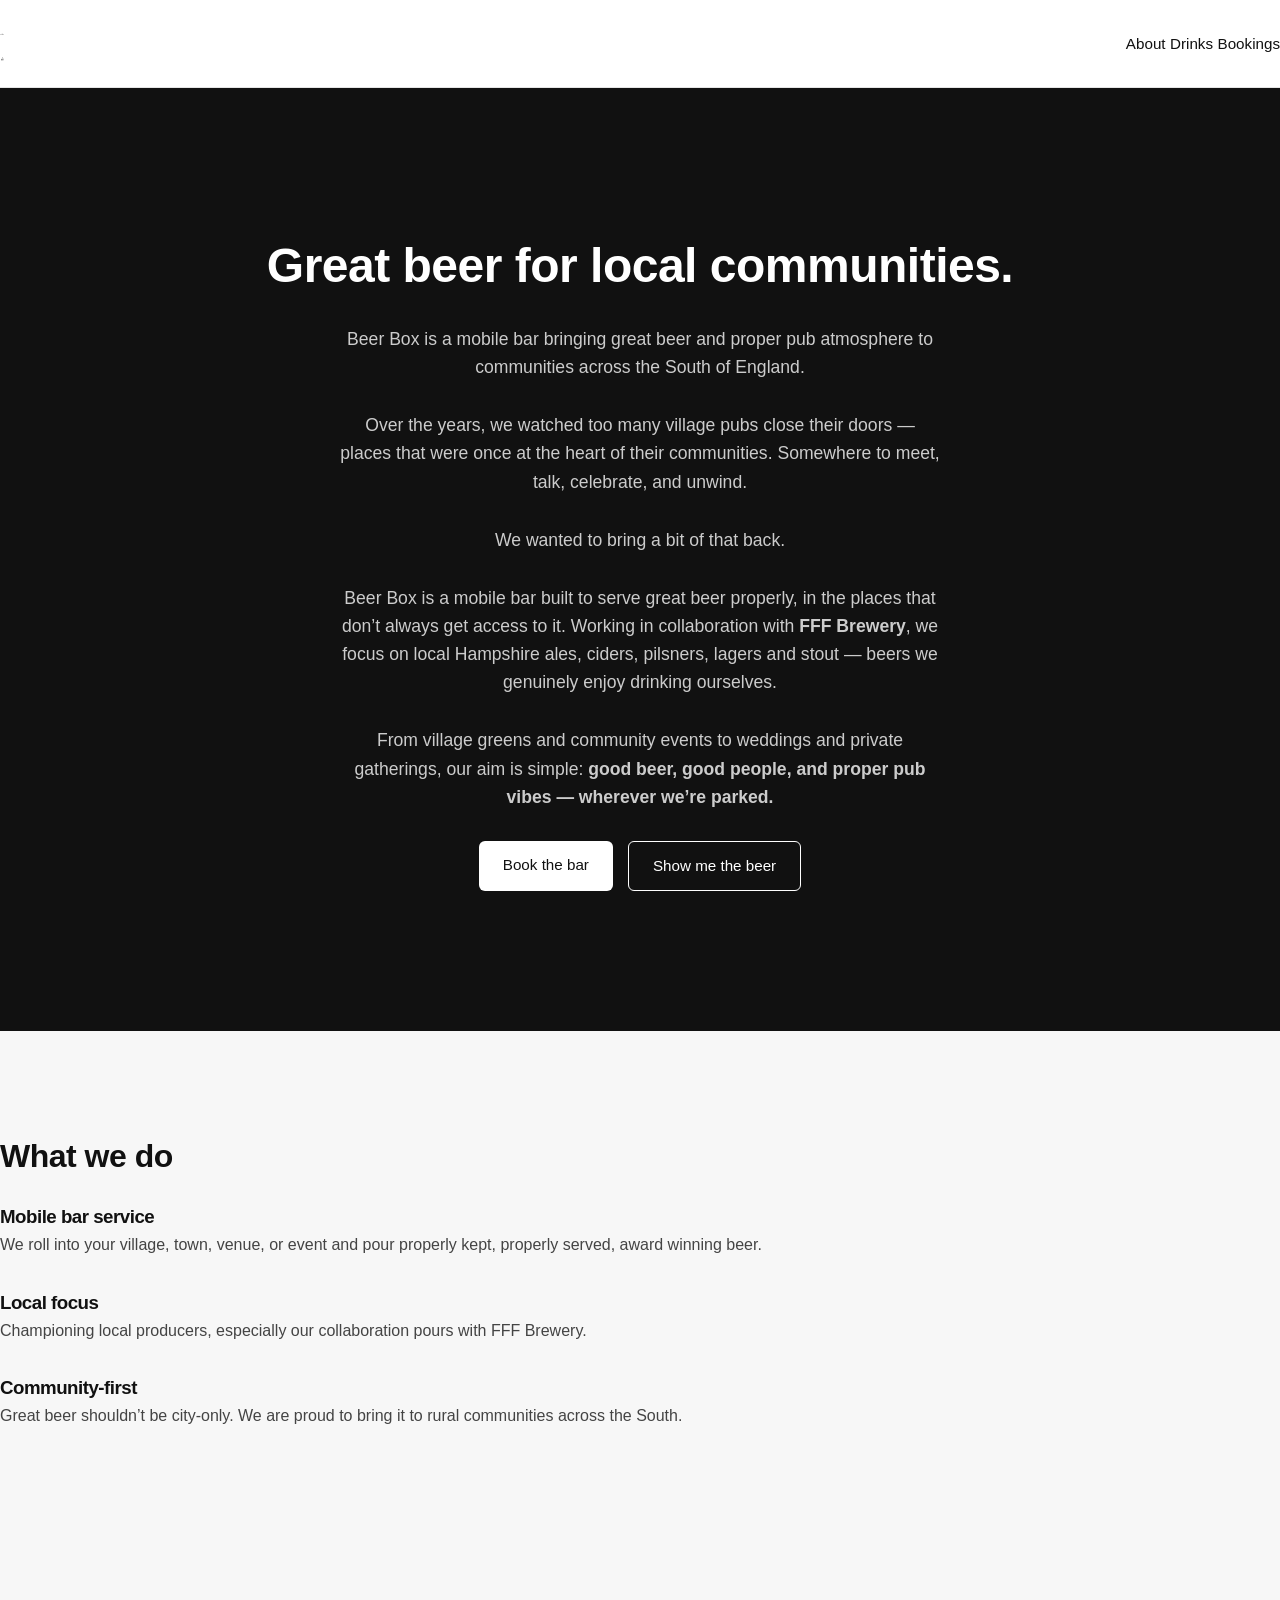
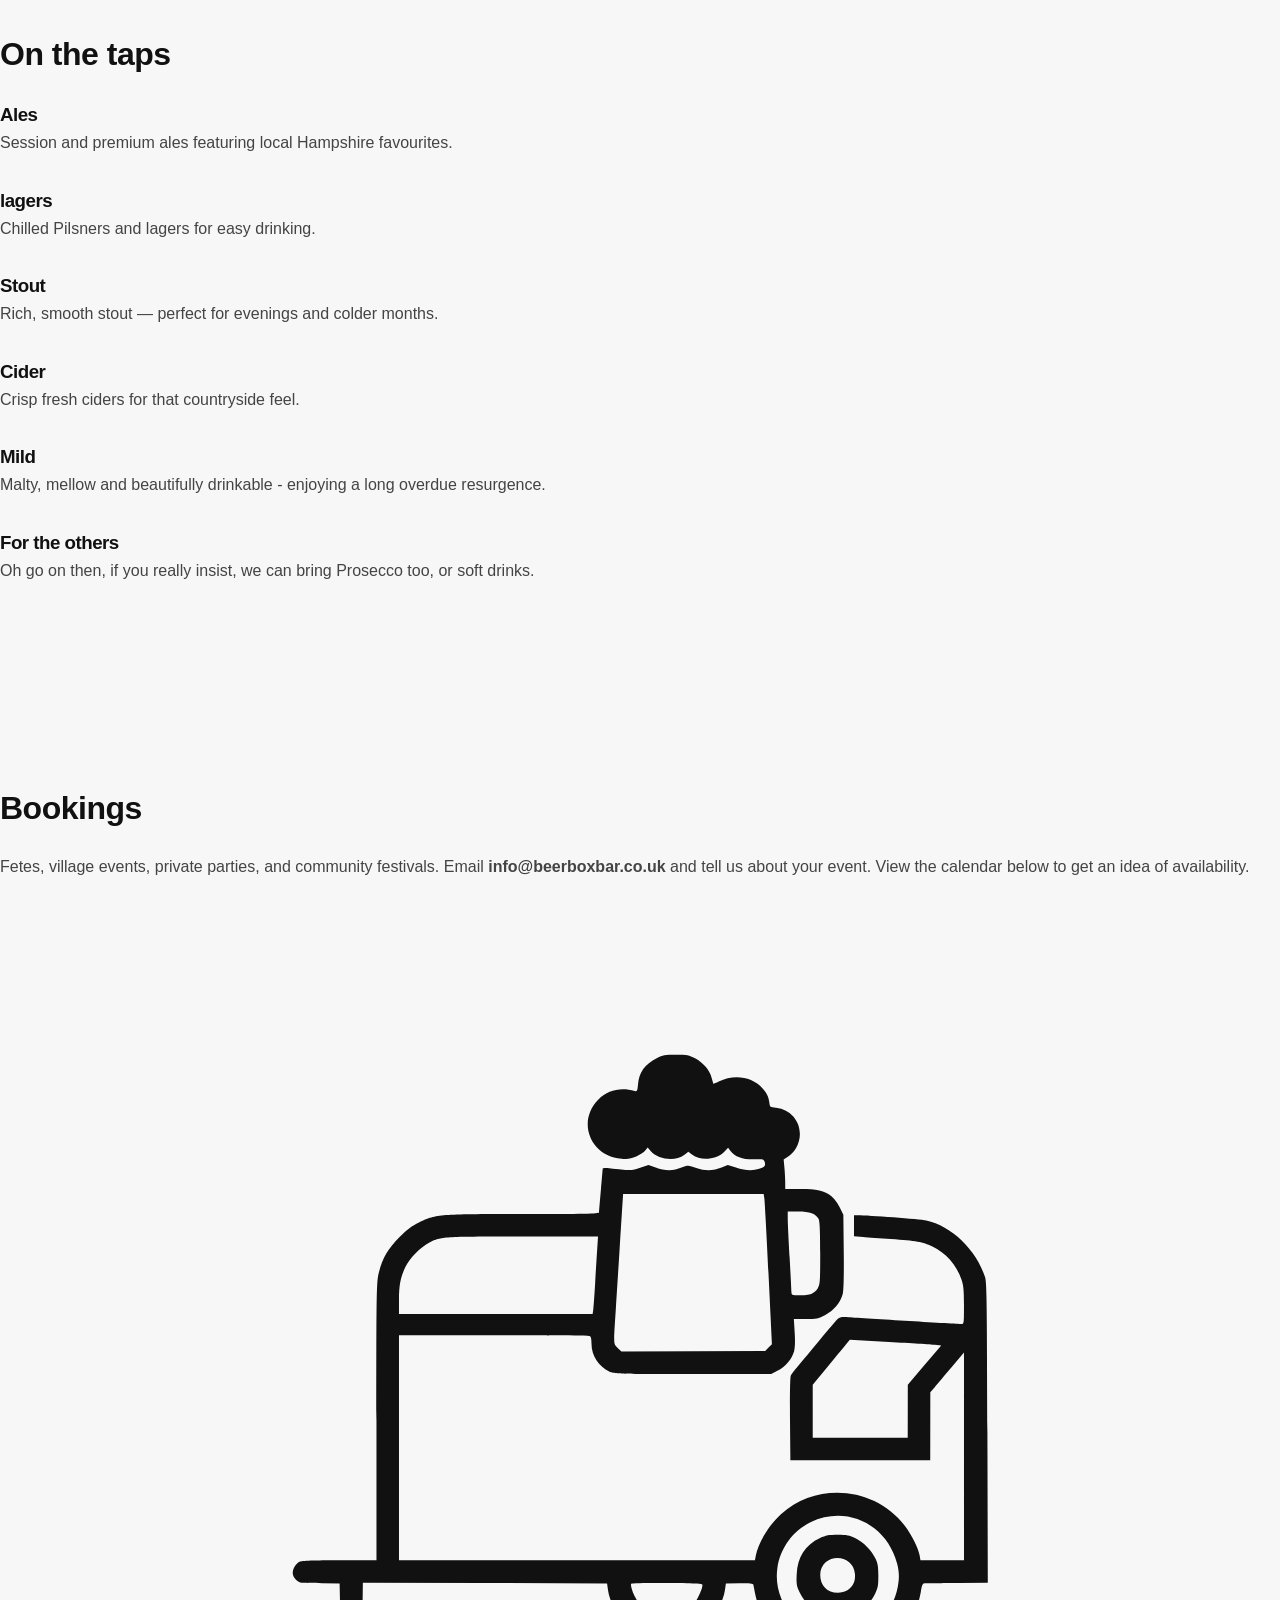
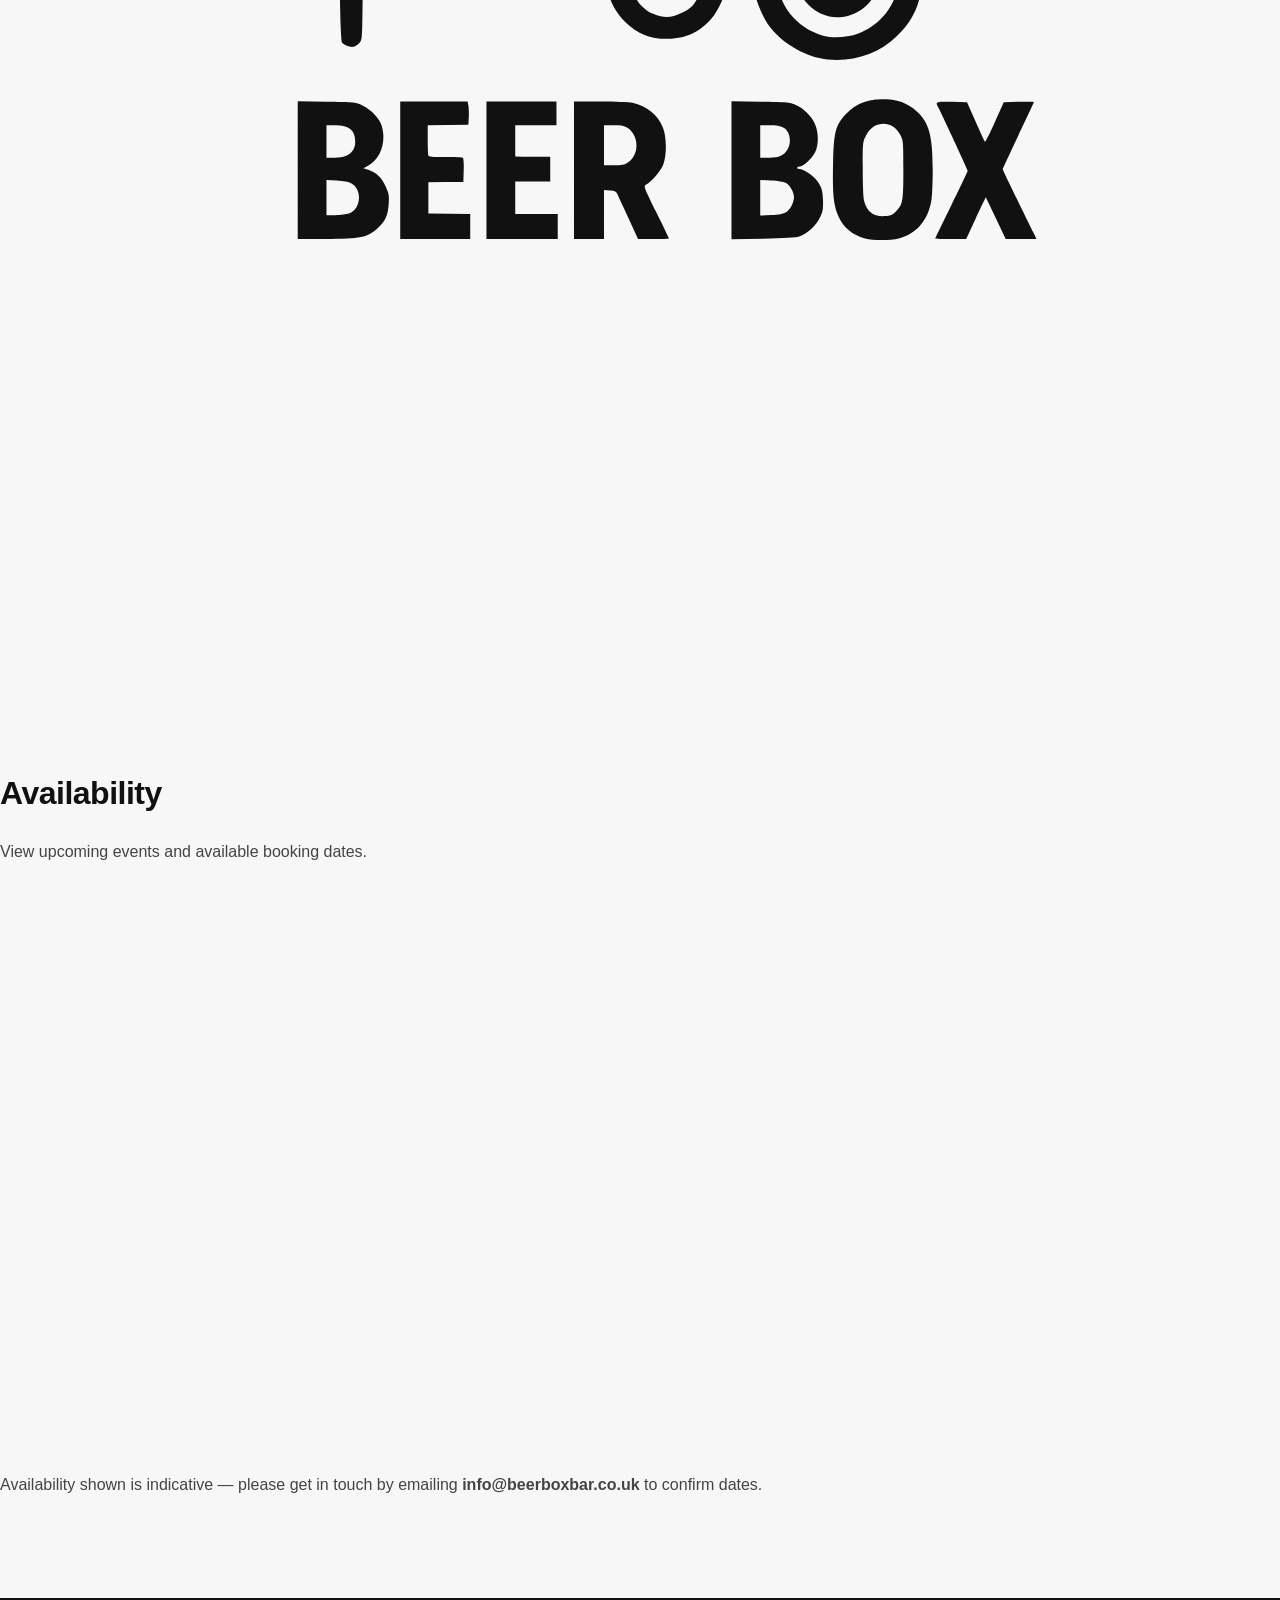
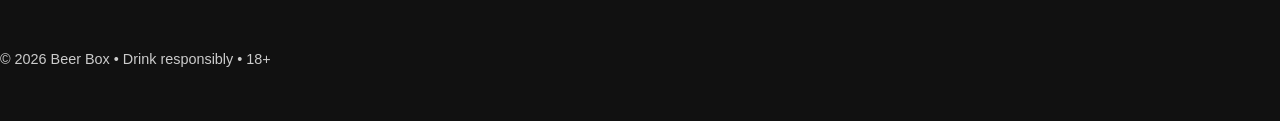
==== commit 3ee13451: "Update index.html" ====
--- a/index.html
+++ b/index.html
@@ -2,257 +2,12 @@
 <html lang="en">
 <head>
   <meta charset="utf-8">
-  <title>Beer Box</title>
+  <title>Beer Box Bar | Mobile Bar Hire</title>
   <meta name="viewport" content="width=device-width, initial-scale=1">
 
-  <style>
-    /* ===== Base ===== */
-    * { box-sizing: border-box; }
-    body {
-      margin: 0;
-      font-family: system-ui, -apple-system, Segoe UI, Roboto, Helvetica, Arial, sans-serif;
-      color: #111;
-      background: #fff;
-      line-height: 1.6;
-    }
-    a { color: inherit; text-decoration: none; }
-    .wrap { max-width: 1100px; margin: 0 auto; padding: 0 20px; }
+  <meta name="description" content="Beer Box Bar - premium mobile bar hire for weddings, festivals and private events. Based in Guernsey.">
 
-    /* ===== Header ===== */
-   
-header {
-  position: sticky;
-  top: 0;
-  z-index: 100;
-  background: #fff;
-  border-bottom: 1px solid #eee;
-}
-
-    .nav {
-      display: flex;
-      align-items: center;
-      justify-content: space-between;
-      height: 92px;
-      gap: 16px;
-    }
-
-    /* Logo switching */
-    .brand { display: inline-flex; align-items: center; }
-    .logo-wide { display: block; }
-    .logo-square { display: none; }
-
-    /* Ensures logo is visible (black) on white background */
-    .brand svg {
-      display: block;
-      height: auto;
-      color: #000;              /* currentColor = black */
-      max-width: 100%;
-    }
-
-
-.logo-wide svg {
-  width: clamp(220px, 22vw, 340px); /* responsive: grows on large screens */
-}
-
-.logo-square svg {
-  width: 82px;
-  height: 82px;
-}
-
-
-    @media (max-width: 640px) {
-      .logo-wide { display: none; }
-      .logo-square { display: block; }
-    }
-
-    nav a {
-      margin-left: 18px;
-      font-size: 15px;
-      color: #222;
-    }
-    nav a:hover { text-decoration: underline; }
-
-    /* ===== Hero ===== */
-    .hero {
-      padding: 88px 0 72px;
-    }
-    .hero h1 {
-      font-size: clamp(32px, 5vw, 56px);
-      font-weight: 650;
-      letter-spacing: -0.02em;
-      margin: 0 0 18px;
-      line-height: 1.1;
-    }
-    .hero p {
-      max-width: 720px;
-      font-size: 18px;
-      color: #444;
-      margin: 0 0 28px;
-    }
-    .actions a {
-      display: inline-block;
-      padding: 13px 20px;
-      border: 1px solid #000;
-      margin-right: 10px;
-      font-size: 15px;
-    }
-    .actions a.primary { background: #000; color: #fff; }
-
-    /* ===== Sections ===== */
-    section {
-      padding: 72px 0;
-      border-top: 1px solid #eee;
-    }
-    h2 {
-      font-size: 26px;
-      font-weight: 600;
-      margin: 0 0 28px;
-      letter-spacing: -0.01em;
-    }
-    .grid {
-      display: grid;
-      grid-template-columns: repeat(3, 1fr);
-      gap: 28px;
-    }
-    @media (max-width: 900px) {
-      .grid { grid-template-columns: 1fr; }
-    }
-    .card h3 {
-      margin: 0 0 8px;
-      font-size: 18px;
-      font-weight: 600;
-    }
-    .card p {
-      margin: 0;
-      color: #555;
-    }
-
-    /* ===== Footer ===== */
-    footer {
-      padding: 42px 0;
-      border-top: 1px solid #eee;
-      font-size: 14px;
-      color: #666;
-    }
-/* ===== Hero with background photo ===== */
-.hero.hero--photo {
-  position: relative;
-  padding: 120px 0 120px;
-  min-height: 70vh;
-
-  background-image:
-    linear-gradient(rgba(0,0,0,0.60), rgba(0,0,0,0.55)),
-    image-set(
-      url("assets/images/about-bg-960x540.webp") 1x,
-      url("assets/images/about-bg-1920x1080.webp") 2x
-    );
-  background-size: cover;
-  background-position: center;
-  background-repeat: no-repeat;
-}
-
-@media (max-width: 640px) {
-  .hero.hero--photo {
-    min-height: 62vh;
-    padding: 96px 0 96px;
-  }
-}
-
-.hero.hero--photo h1,
-.hero.hero--photo p { color: #fff; }
-.hero.hero--photo p { color: rgba(255,255,255,0.88); }
-
-/* Buttons */
-.hero.hero--photo .actions a {
-  display: inline-block;
-  padding: 13px 20px;
-  border: 1px solid rgba(255,255,255,0.85);
-  color: #fff;
-}
-
-.hero.hero--photo .actions a.primary {
-  background: #fff;
-  color: #000;
-  border-color: #fff;
-}
-
-.hero.hero--photo .actions a.secondary {
-  background: rgba(0,0,0,0.35);
-  border-color: rgba(255,255,255,0.65);
-}
-.hero.hero--photo .actions a.secondary:hover {
-  background: rgba(0,0,0,0.48);
-}
- /* ===== Bookings section logo (bottom-right) ===== */
-.bookings__inner{
-  position: relative;
-  padding-right: 120px; /* creates room so text doesn't collide with logo */
-}
-
-.bookings__logo{
-  position: absolute;
-  right: 0;
-  bottom: 0;
-  width: 96px;         /* adjust to taste */
-  height: 96px;
-  color: #000;         /* black logo */
-  opacity: 0.95;
-}
-
-.bookings__logo svg{
-  display: block;
-  width: 100%;
-  height: 100%;
-}
-
-/* Mobile: keep it tidy and not too dominant */
-@media (max-width: 640px){
-  .bookings__inner{ padding-right: 0; padding-bottom: 110px; }
-  .bookings__logo{
-    right: 0;
-    bottom: 0;
-    width: 82px;
-    height: 82px;
-    opacity: 0.9;
-  }
-}
-/* ===== Availability calendar ===== */
-.calendar-section {
-  padding: 72px 0;
-  border-top: 1px solid #eee;
-}
-
-.calendar-intro {
-  max-width: 720px;
-  font-size: 17px;
-  color: #444;
-  margin-bottom: 20px;
-}
-
-.calendar-embed {
-  border: 1px solid #eee;
-}
-
-.calendar-embed iframe {
-  width: 100%;
-  height: 820px;
-  border: 0;
-}
-
-.calendar-note {
-  max-width: 720px;
-  margin-top: 16px;
-  color: #555;
-  font-size: 15px;
-}
-
-/* Mobile */
-@media (max-width: 640px) {
-  .calendar-embed iframe {
-    height: 560px;
-  }
-}
-  </style>
+  <link rel="stylesheet" href="css/styles.css">
 </head>
 
 <body>
--- a/css/styles.css
+++ b/css/styles.css
@@ -0,0 +1,330 @@
+/* =====================================================
+   BEER BOX BAR – MAIN STYLESHEET
+   Clean, responsive, production-ready
+===================================================== */
+
+
+/* =========================
+   1. RESET
+========================= */
+
+*,
+*::before,
+*::after {
+  box-sizing: border-box;
+}
+
+* {
+  margin: 0;
+  padding: 0;
+}
+
+html {
+  scroll-behavior: smooth;
+}
+
+img {
+  max-width: 100%;
+  display: block;
+}
+
+ul {
+  list-style: none;
+}
+
+a {
+  text-decoration: none;
+  color: inherit;
+}
+
+
+/* =========================
+   2. GLOBAL
+========================= */
+
+body {
+  font-family: -apple-system, BlinkMacSystemFont, "Segoe UI", Roboto, Helvetica, Arial, sans-serif;
+  background: #f7f7f7;
+  color: #111;
+  line-height: 1.6;
+  -webkit-font-smoothing: antialiased;
+}
+
+.container {
+  width: 100%;
+  max-width: 1100px;
+  margin: 0 auto;
+  padding: 0 20px;
+}
+
+section {
+  padding: clamp(60px, 8vw, 100px) 0;
+}
+
+h1, h2, h3 {
+  font-weight: 600;
+  letter-spacing: -0.5px;
+}
+
+h2 {
+  font-size: 2rem;
+  margin-bottom: 20px;
+}
+
+p {
+  color: #444;
+}
+
+
+/* =========================
+   3. HEADER
+========================= */
+
+header {
+  position: sticky;
+  top: 0;
+  background: #fff;
+  border-bottom: 1px solid #e5e5e5;
+  z-index: 1000;
+}
+
+.nav {
+  display: flex;
+  justify-content: space-between;
+  align-items: center;
+  padding: 18px 0;
+}
+
+nav ul {
+  display: flex;
+  gap: 30px;
+}
+
+nav a {
+  position: relative;
+  font-size: 0.95rem;
+  font-weight: 500;
+  color: #111;
+}
+
+nav a::after {
+  content: "";
+  position: absolute;
+  left: 0;
+  bottom: -4px;
+  width: 0;
+  height: 1px;
+  background: #111;
+  transition: width 0.2s ease;
+}
+
+nav a:hover::after {
+  width: 100%;
+}
+
+
+/* =========================
+   4. HERO
+========================= */
+
+.hero {
+  background: #111;
+  color: #fff;
+  text-align: center;
+  padding: clamp(80px, 12vw, 140px) 20px;
+}
+
+.hero h1 {
+  font-size: clamp(2rem, 5vw, 3rem);
+  margin-bottom: 20px;
+}
+
+.hero p {
+  max-width: 600px;
+  margin: 0 auto 30px auto;
+  color: #ccc;
+  font-size: 1.1rem;
+}
+
+.actions {
+  display: flex;
+  justify-content: center;
+  gap: 15px;
+  flex-wrap: wrap;
+}
+
+.actions a {
+  padding: 12px 24px;
+  border-radius: 6px;
+  font-weight: 500;
+  font-size: 0.95rem;
+  transition: all 0.2s ease;
+}
+
+.actions a.primary {
+  background: #fff;
+  color: #111;
+}
+
+.actions a.secondary {
+  border: 1px solid #fff;
+  color: #fff;
+}
+
+.actions a:hover {
+  transform: translateY(-2px);
+  opacity: 0.9;
+}
+
+
+/* =========================
+   5. GRID SECTIONS
+========================= */
+
+.grid {
+  display: grid;
+  gap: 30px;
+}
+
+.grid-2 {
+  grid-template-columns: repeat(auto-fit, minmax(300px, 1fr));
+}
+
+.grid-3 {
+  grid-template-columns: repeat(auto-fit, minmax(250px, 1fr));
+}
+
+
+/* =========================
+   6. EVENT CARDS
+========================= */
+
+.event-card {
+  background: #fff;
+  border-radius: 10px;
+  overflow: hidden;
+  border: 1px solid #eee;
+  transition: transform 0.2s ease, box-shadow 0.2s ease;
+}
+
+.event-card:hover {
+  transform: translateY(-4px);
+  box-shadow: 0 10px 25px rgba(0, 0, 0, 0.06);
+}
+
+.event-card-content {
+  padding: 20px;
+}
+
+.event-card h3 {
+  margin-bottom: 10px;
+  font-size: 1.1rem;
+}
+
+.event-card p {
+  font-size: 0.95rem;
+  color: #555;
+}
+
+
+/* =========================
+   7. GALLERY
+========================= */
+
+.gallery-grid {
+  display: grid;
+  grid-template-columns: repeat(auto-fit, minmax(220px, 1fr));
+  gap: 15px;
+}
+
+.gallery-grid img {
+  border-radius: 8px;
+  transition: transform 0.2s ease;
+}
+
+.gallery-grid img:hover {
+  transform: scale(1.03);
+}
+
+
+/* =========================
+   8. BUTTONS (Reusable)
+========================= */
+
+.button {
+  display: inline-block;
+  padding: 12px 24px;
+  border-radius: 6px;
+  font-size: 0.95rem;
+  font-weight: 500;
+  transition: all 0.2s ease;
+}
+
+.button-dark {
+  background: #111;
+  color: #fff;
+}
+
+.button-dark:hover {
+  opacity: 0.85;
+}
+
+
+/* =========================
+   9. FOOTER
+========================= */
+
+footer {
+  background: #111;
+  color: #ccc;
+  padding: 50px 0;
+  font-size: 0.9rem;
+}
+
+footer p {
+  color: #aaa;
+}
+
+footer a {
+  color: #fff;
+}
+
+footer a:hover {
+  text-decoration: underline;
+}
+
+
+/* =========================
+   10. UTILITIES
+========================= */
+
+.text-center {
+  text-align: center;
+}
+
+.mt-20 {
+  margin-top: 20px;
+}
+
+.mt-40 {
+  margin-top: 40px;
+}
+
+.mb-40 {
+  margin-bottom: 40px;
+}
+
+
+/* =========================
+   11. RESPONSIVE TWEAKS
+========================= */
+
+@media (max-width: 768px) {
+  nav ul {
+    gap: 18px;
+  }
+
+  .hero {
+    padding: 80px 20px;
+  }
+}
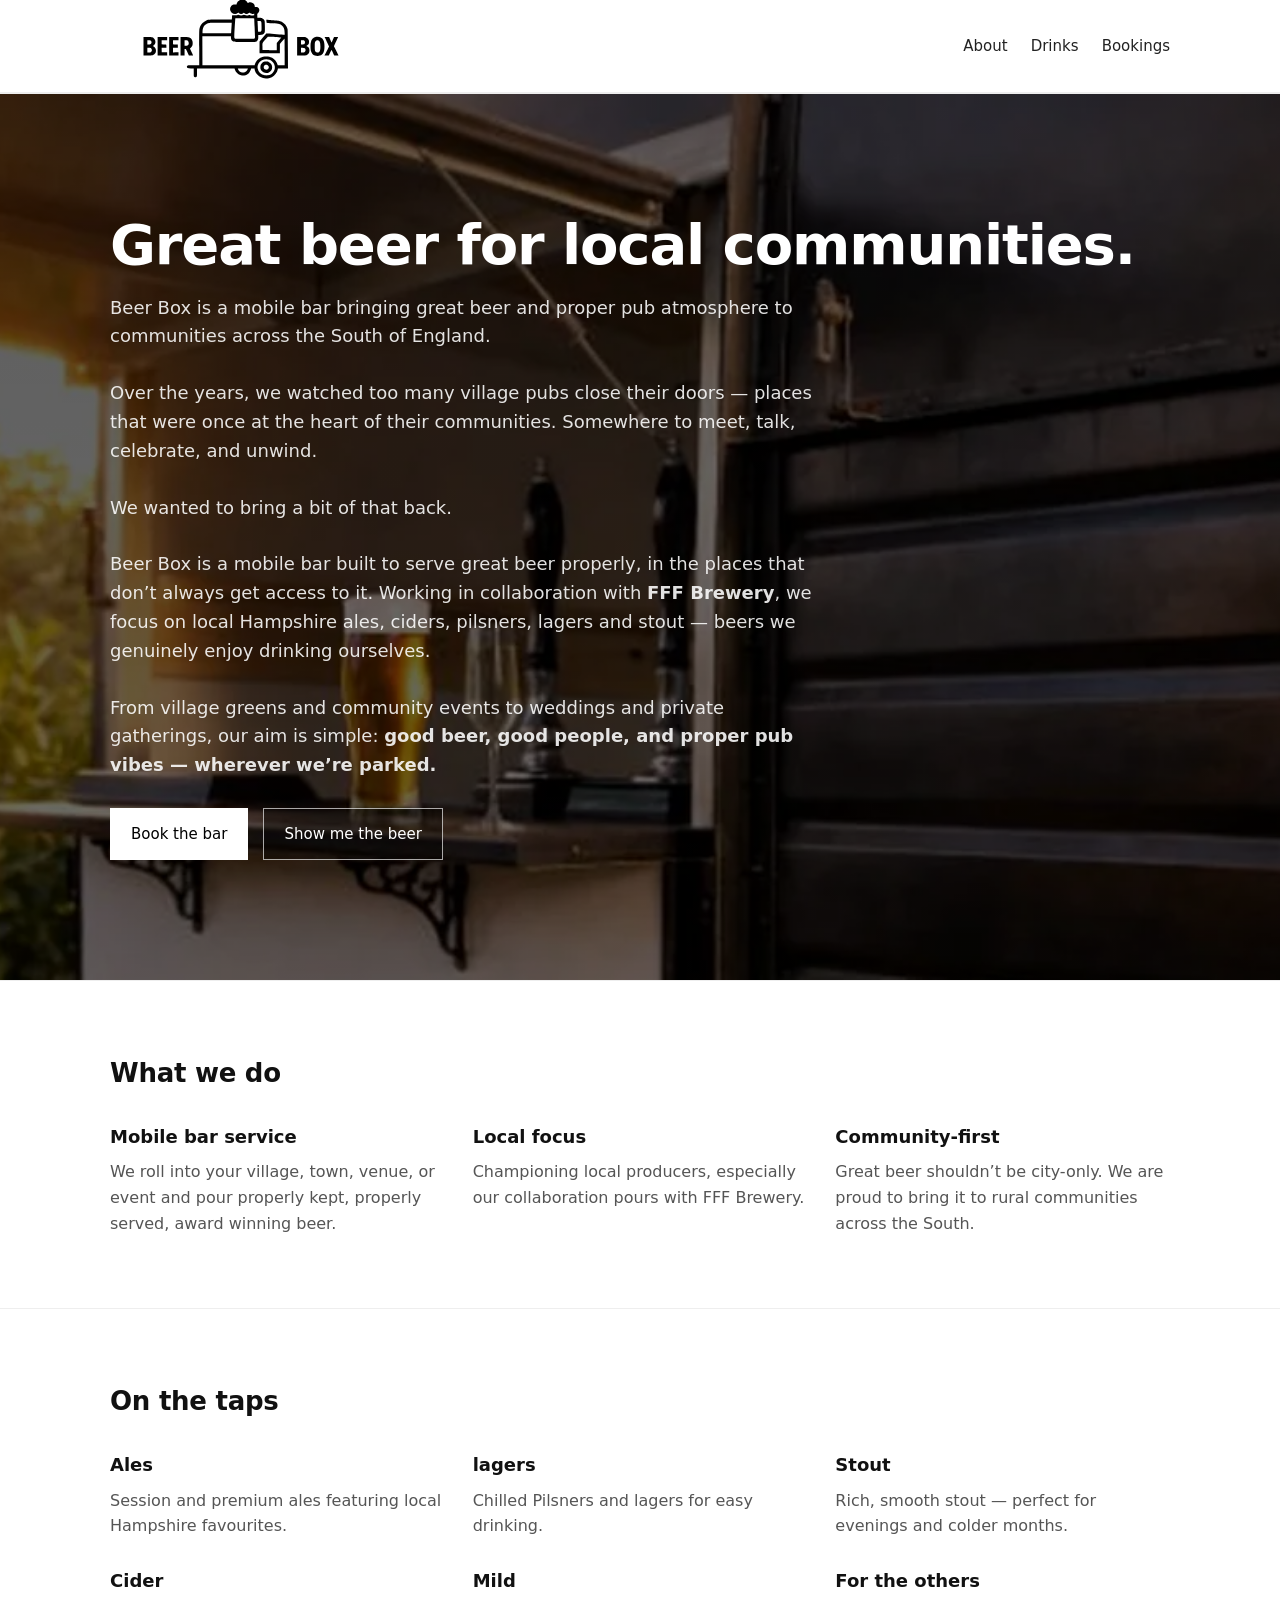
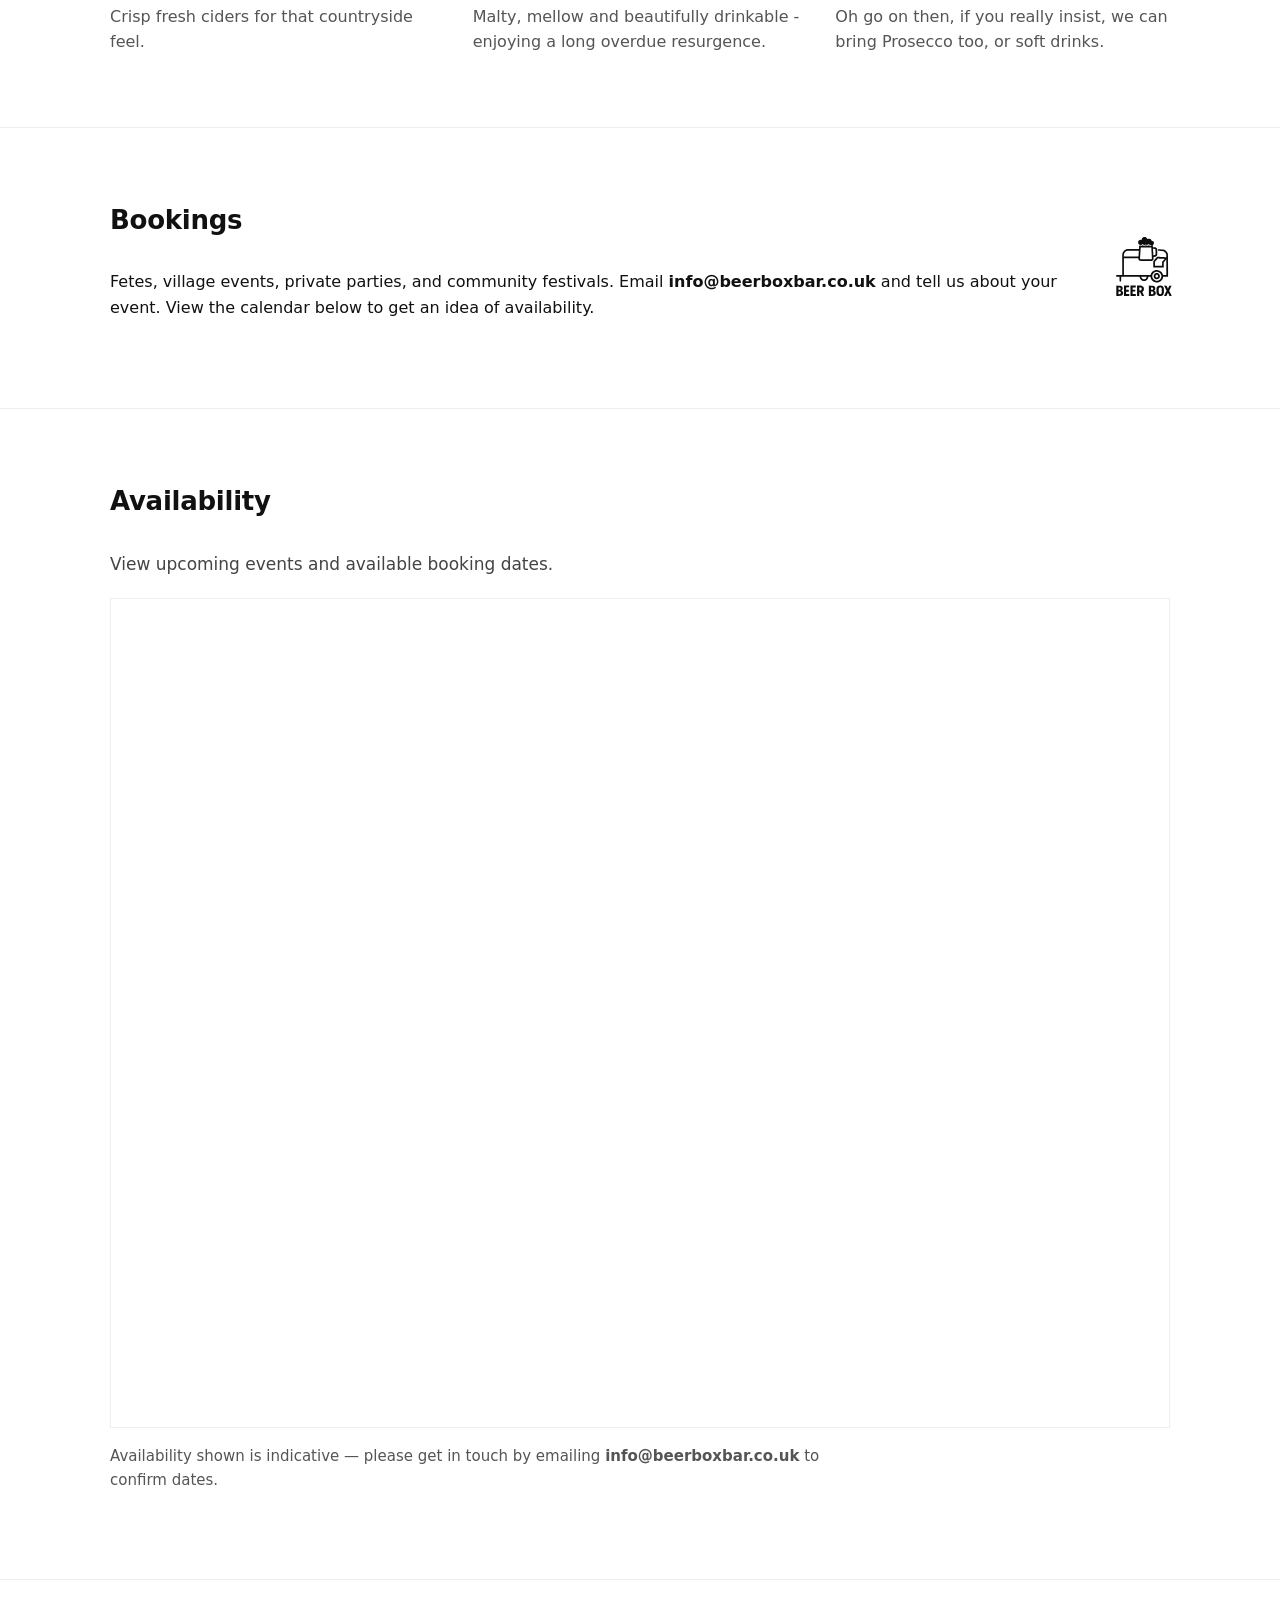
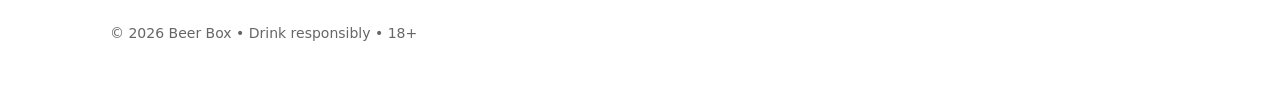
==== commit f7f92807: "Update index.html" ====
--- a/index.html
+++ b/index.html
@@ -2,12 +2,257 @@
 <html lang="en">
 <head>
   <meta charset="utf-8">
-  <title>Beer Box Bar | Mobile Bar Hire</title>
+  <title>Beer Box</title>
   <meta name="viewport" content="width=device-width, initial-scale=1">
 
-  <meta name="description" content="Beer Box Bar - premium mobile bar hire for weddings, festivals and private events. Based in Guernsey.">
-
-  <link rel="stylesheet" href="css/styles.css">
+  <style>
+    /* ===== Base ===== */
+    * { box-sizing: border-box; }
+    body {
+      margin: 0;
+      font-family: system-ui, -apple-system, Segoe UI, Roboto, Helvetica, Arial, sans-serif;
+      color: #111;
+      background: #fff;
+      line-height: 1.6;
+    }
+    a { color: inherit; text-decoration: none; }
+    .wrap { max-width: 1100px; margin: 0 auto; padding: 0 20px; }
+
+    /* ===== Header ===== */
+   
+header {
+  position: sticky;
+  top: 0;
+  z-index: 100;
+  background: #fff;
+  border-bottom: 1px solid #eee;
+}
+
+    .nav {
+      display: flex;
+      align-items: center;
+      justify-content: space-between;
+      height: 92px;
+      gap: 16px;
+    }
+
+    /* Logo switching */
+    .brand { display: inline-flex; align-items: center; }
+    .logo-wide { display: block; }
+    .logo-square { display: none; }
+
+    /* Ensures logo is visible (black) on white background */
+    .brand svg {
+      display: block;
+      height: auto;
+      color: #000;              /* currentColor = black */
+      max-width: 100%;
+    }
+
+
+.logo-wide svg {
+  width: clamp(220px, 22vw, 340px); /* responsive: grows on large screens */
+}
+
+.logo-square svg {
+  width: 82px;
+  height: 82px;
+}
+
+
+    @media (max-width: 640px) {
+      .logo-wide { display: none; }
+      .logo-square { display: block; }
+    }
+
+    nav a {
+      margin-left: 18px;
+      font-size: 15px;
+      color: #222;
+    }
+    nav a:hover { text-decoration: underline; }
+
+    /* ===== Hero ===== */
+    .hero {
+      padding: 88px 0 72px;
+    }
+    .hero h1 {
+      font-size: clamp(32px, 5vw, 56px);
+      font-weight: 650;
+      letter-spacing: -0.02em;
+      margin: 0 0 18px;
+      line-height: 1.1;
+    }
+    .hero p {
+      max-width: 720px;
+      font-size: 18px;
+      color: #444;
+      margin: 0 0 28px;
+    }
+    .actions a {
+      display: inline-block;
+      padding: 13px 20px;
+      border: 1px solid #000;
+      margin-right: 10px;
+      font-size: 15px;
+    }
+    .actions a.primary { background: #000; color: #fff; }
+
+    /* ===== Sections ===== */
+    section {
+      padding: 72px 0;
+      border-top: 1px solid #eee;
+    }
+    h2 {
+      font-size: 26px;
+      font-weight: 600;
+      margin: 0 0 28px;
+      letter-spacing: -0.01em;
+    }
+    .grid {
+      display: grid;
+      grid-template-columns: repeat(3, 1fr);
+      gap: 28px;
+    }
+    @media (max-width: 900px) {
+      .grid { grid-template-columns: 1fr; }
+    }
+    .card h3 {
+      margin: 0 0 8px;
+      font-size: 18px;
+      font-weight: 600;
+    }
+    .card p {
+      margin: 0;
+      color: #555;
+    }
+
+    /* ===== Footer ===== */
+    footer {
+      padding: 42px 0;
+      border-top: 1px solid #eee;
+      font-size: 14px;
+      color: #666;
+    }
+/* ===== Hero with background photo ===== */
+.hero.hero--photo {
+  position: relative;
+  padding: 120px 0 120px;
+  min-height: 70vh;
+
+  background-image:
+    linear-gradient(rgba(0,0,0,0.60), rgba(0,0,0,0.55)),
+    image-set(
+      url("assets/images/about-bg-960x540.webp") 1x,
+      url("assets/images/about-bg-1920x1080.webp") 2x
+    );
+  background-size: cover;
+  background-position: center;
+  background-repeat: no-repeat;
+}
+
+@media (max-width: 640px) {
+  .hero.hero--photo {
+    min-height: 62vh;
+    padding: 96px 0 96px;
+  }
+}
+
+.hero.hero--photo h1,
+.hero.hero--photo p { color: #fff; }
+.hero.hero--photo p { color: rgba(255,255,255,0.88); }
+
+/* Buttons */
+.hero.hero--photo .actions a {
+  display: inline-block;
+  padding: 13px 20px;
+  border: 1px solid rgba(255,255,255,0.85);
+  color: #fff;
+}
+
+.hero.hero--photo .actions a.primary {
+  background: #fff;
+  color: #000;
+  border-color: #fff;
+}
+
+.hero.hero--photo .actions a.secondary {
+  background: rgba(0,0,0,0.35);
+  border-color: rgba(255,255,255,0.65);
+}
+.hero.hero--photo .actions a.secondary:hover {
+  background: rgba(0,0,0,0.48);
+}
+ /* ===== Bookings section logo (bottom-right) ===== */
+.bookings__inner{
+  position: relative;
+  padding-right: 120px; /* creates room so text doesn't collide with logo */
+}
+
+.bookings__logo{
+  position: absolute;
+  right: 0;
+  bottom: 0;
+  width: 96px;         /* adjust to taste */
+  height: 96px;
+  color: #000;         /* black logo */
+  opacity: 0.95;
+}
+
+.bookings__logo svg{
+  display: block;
+  width: 100%;
+  height: 100%;
+}
+
+/* Mobile: keep it tidy and not too dominant */
+@media (max-width: 640px){
+  .bookings__inner{ padding-right: 0; padding-bottom: 110px; }
+  .bookings__logo{
+    right: 0;
+    bottom: 0;
+    width: 82px;
+    height: 82px;
+    opacity: 0.9;
+  }
+}
+/* ===== Availability calendar ===== */
+.calendar-section {
+  padding: 72px 0;
+  border-top: 1px solid #eee;
+}
+
+.calendar-intro {
+  max-width: 720px;
+  font-size: 17px;
+  color: #444;
+  margin-bottom: 20px;
+}
+
+.calendar-embed {
+  border: 1px solid #eee;
+}
+
+.calendar-embed iframe {
+  width: 100%;
+  height: 820px;
+  border: 0;
+}
+
+.calendar-note {
+  max-width: 720px;
+  margin-top: 16px;
+  color: #555;
+  font-size: 15px;
+}
+
+/* Mobile */
+@media (max-width: 640px) {
+  .calendar-embed iframe {
+    height: 560px;
+  }
+}
+  </style>
 </head>
 
 <body>
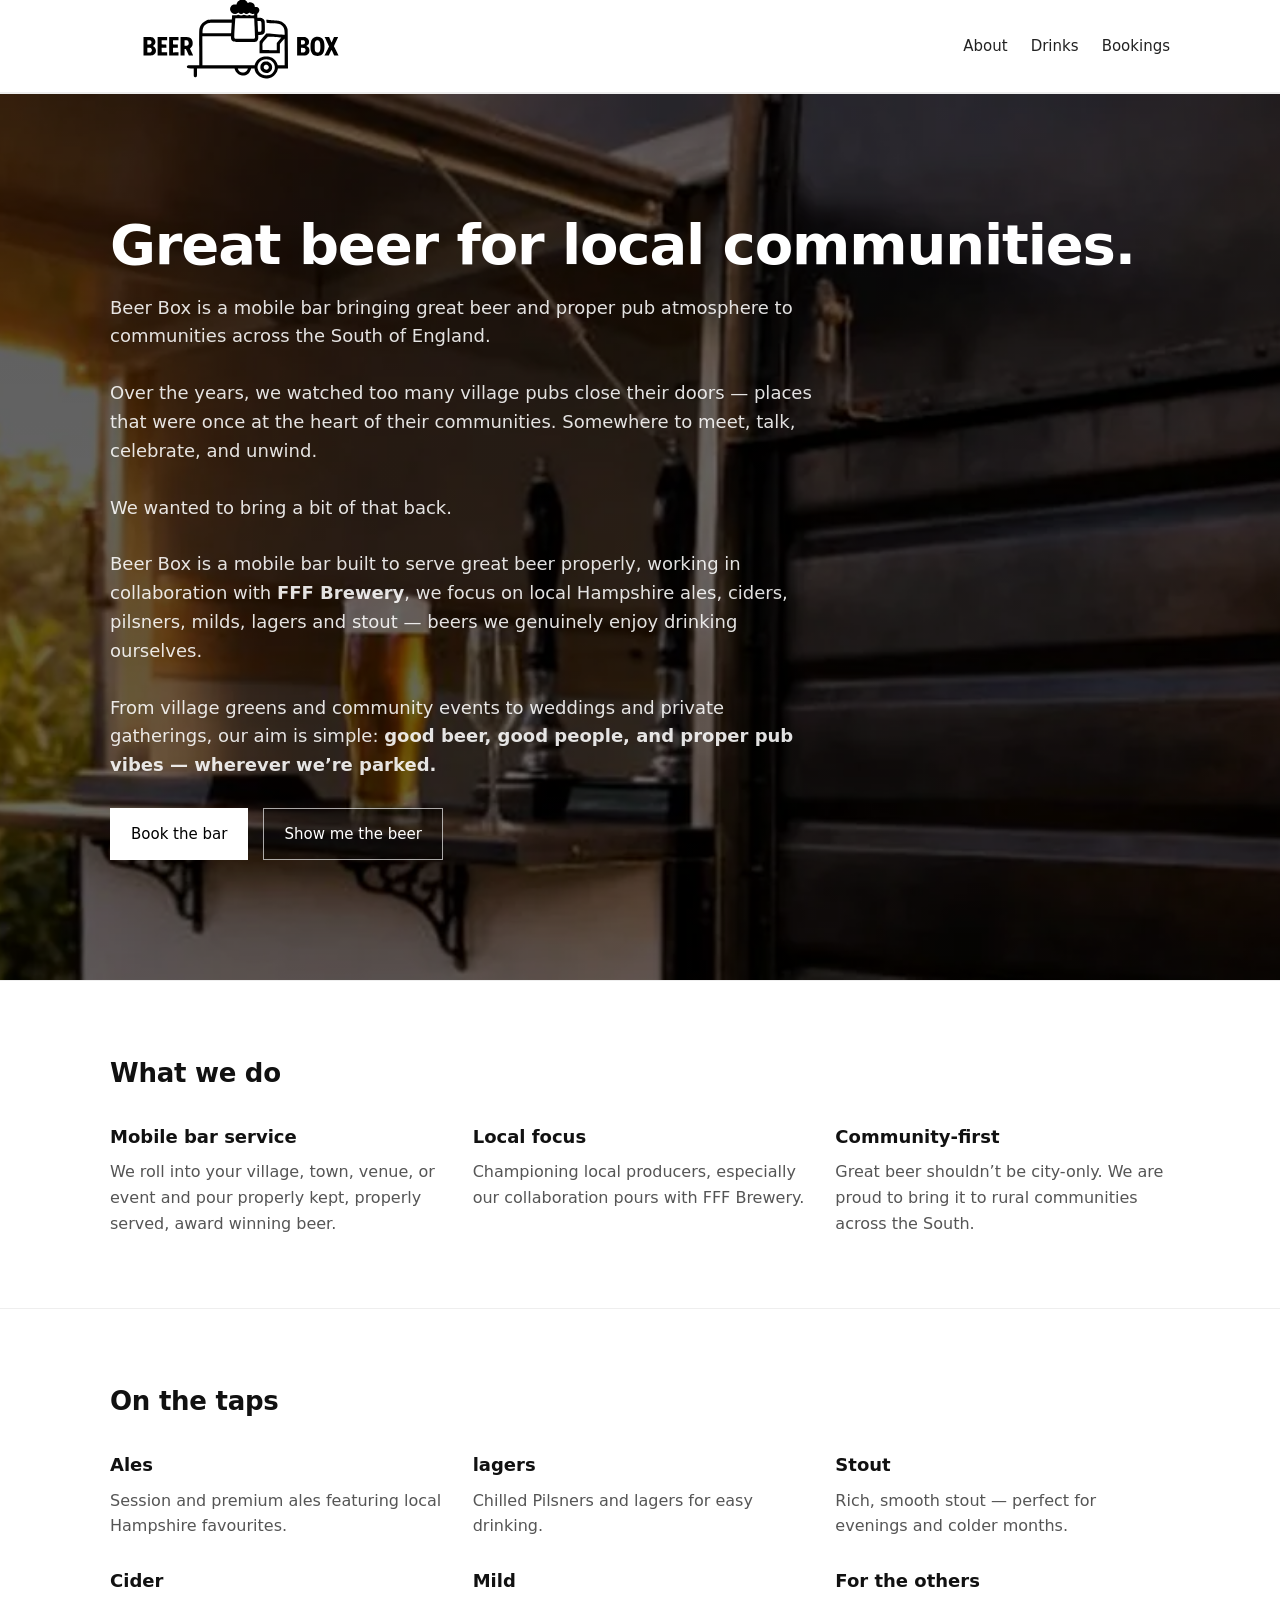
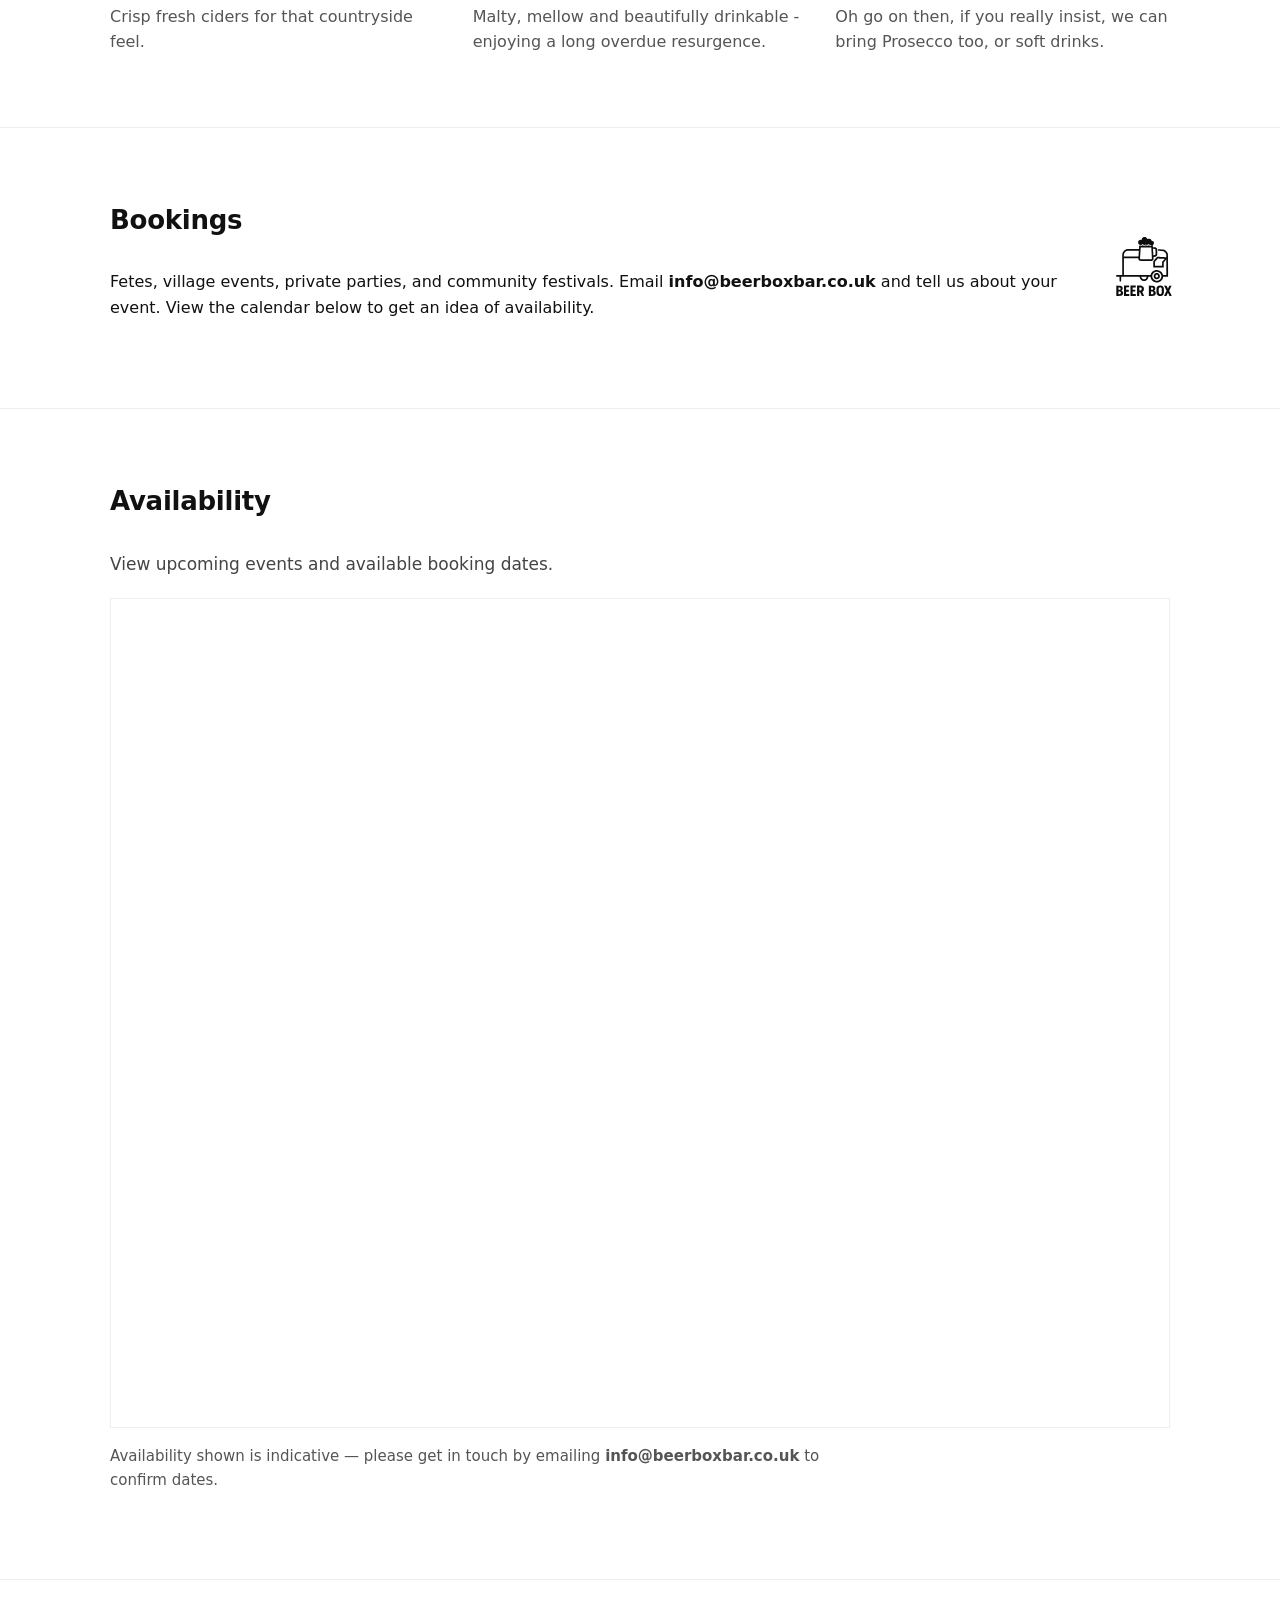
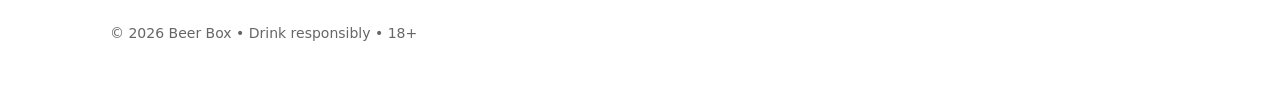
==== commit 1cf1f70e: "Update index.html" ====
--- a/index.html
+++ b/index.html
@@ -310,10 +310,9 @@
       </p>
 
  <p>
-        Beer Box is a mobile bar built to serve great beer properly, in the places
-        that don’t always get access to it. Working in collaboration with
+        Beer Box is a mobile bar built to serve great beer properly, working in collaboration with
         <strong><a href="https://triplefff.com/" target="_blank">FFF Brewery</a></strong>, we focus on local Hampshire ales, ciders,
-        pilsners, lagers and stout — beers we genuinely enjoy drinking ourselves.
+        pilsners, milds, lagers and stout — beers we genuinely enjoy drinking ourselves.
       </p>
 
 
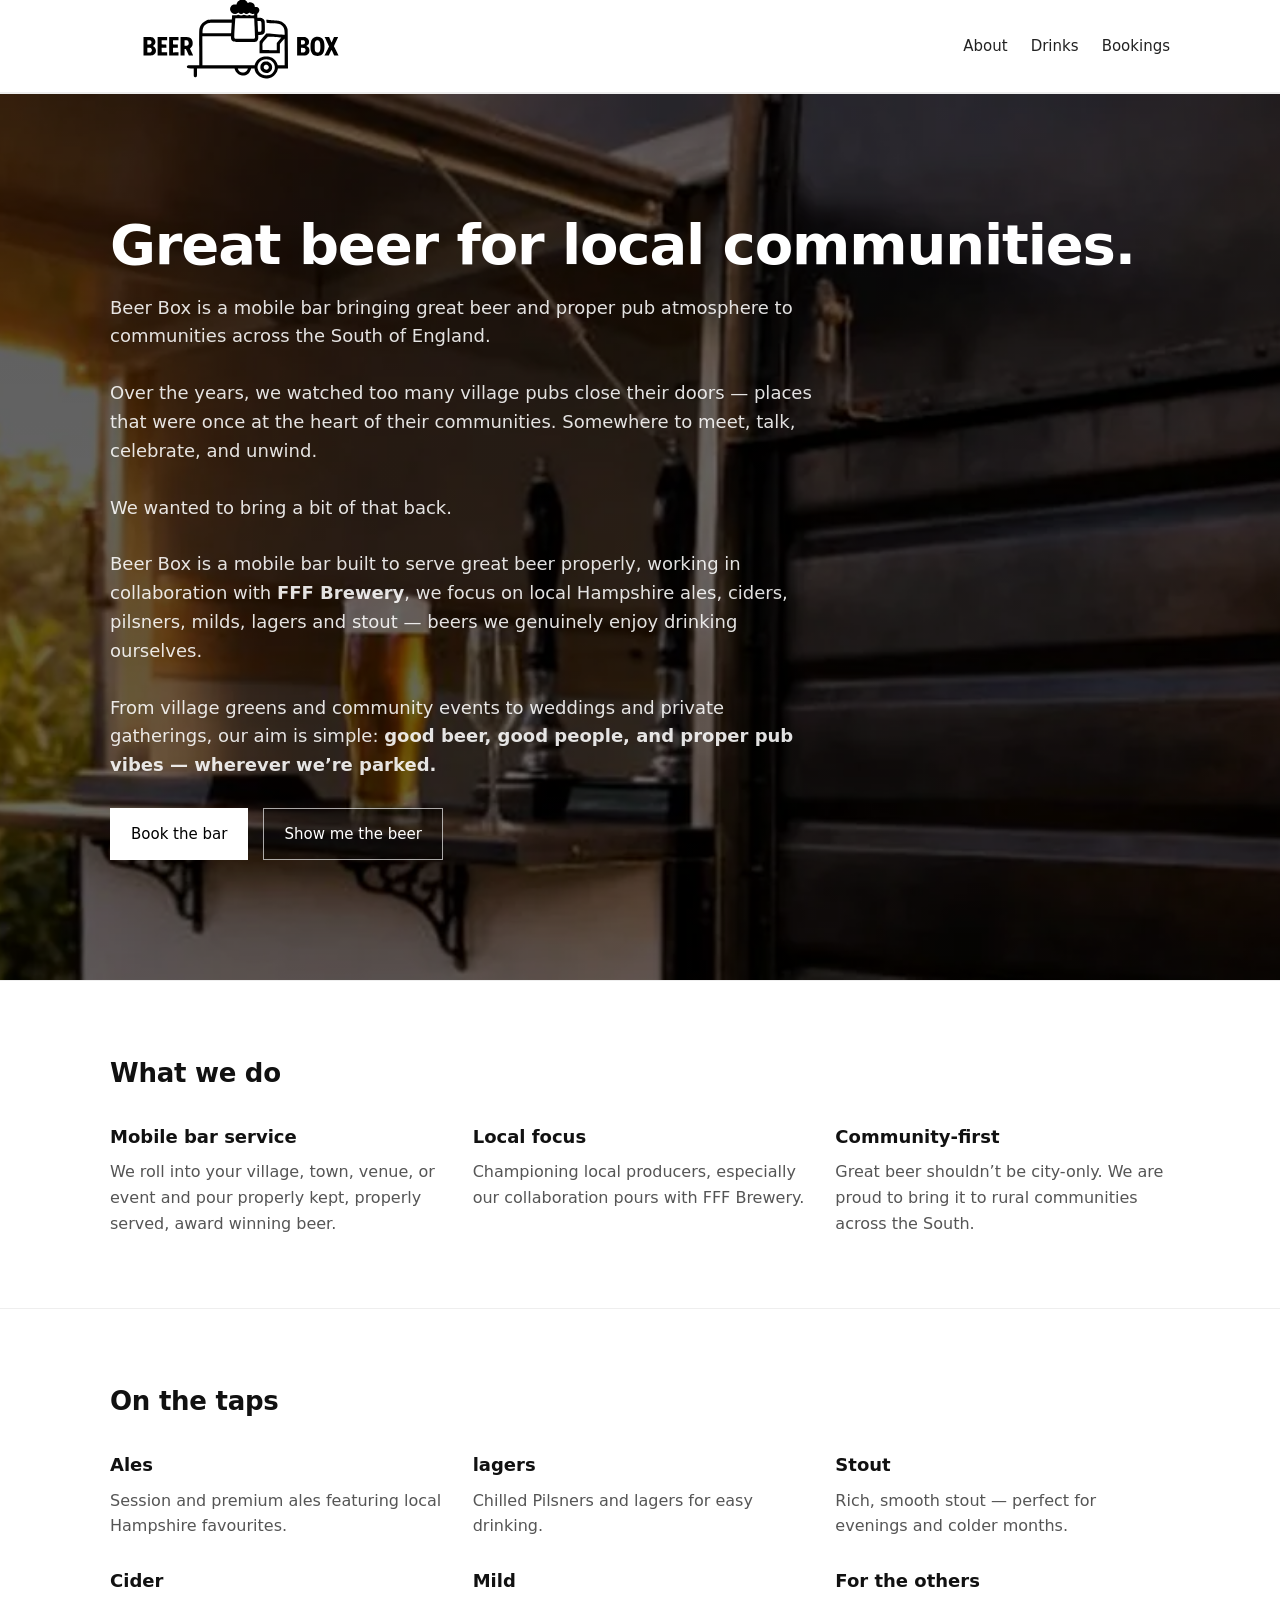
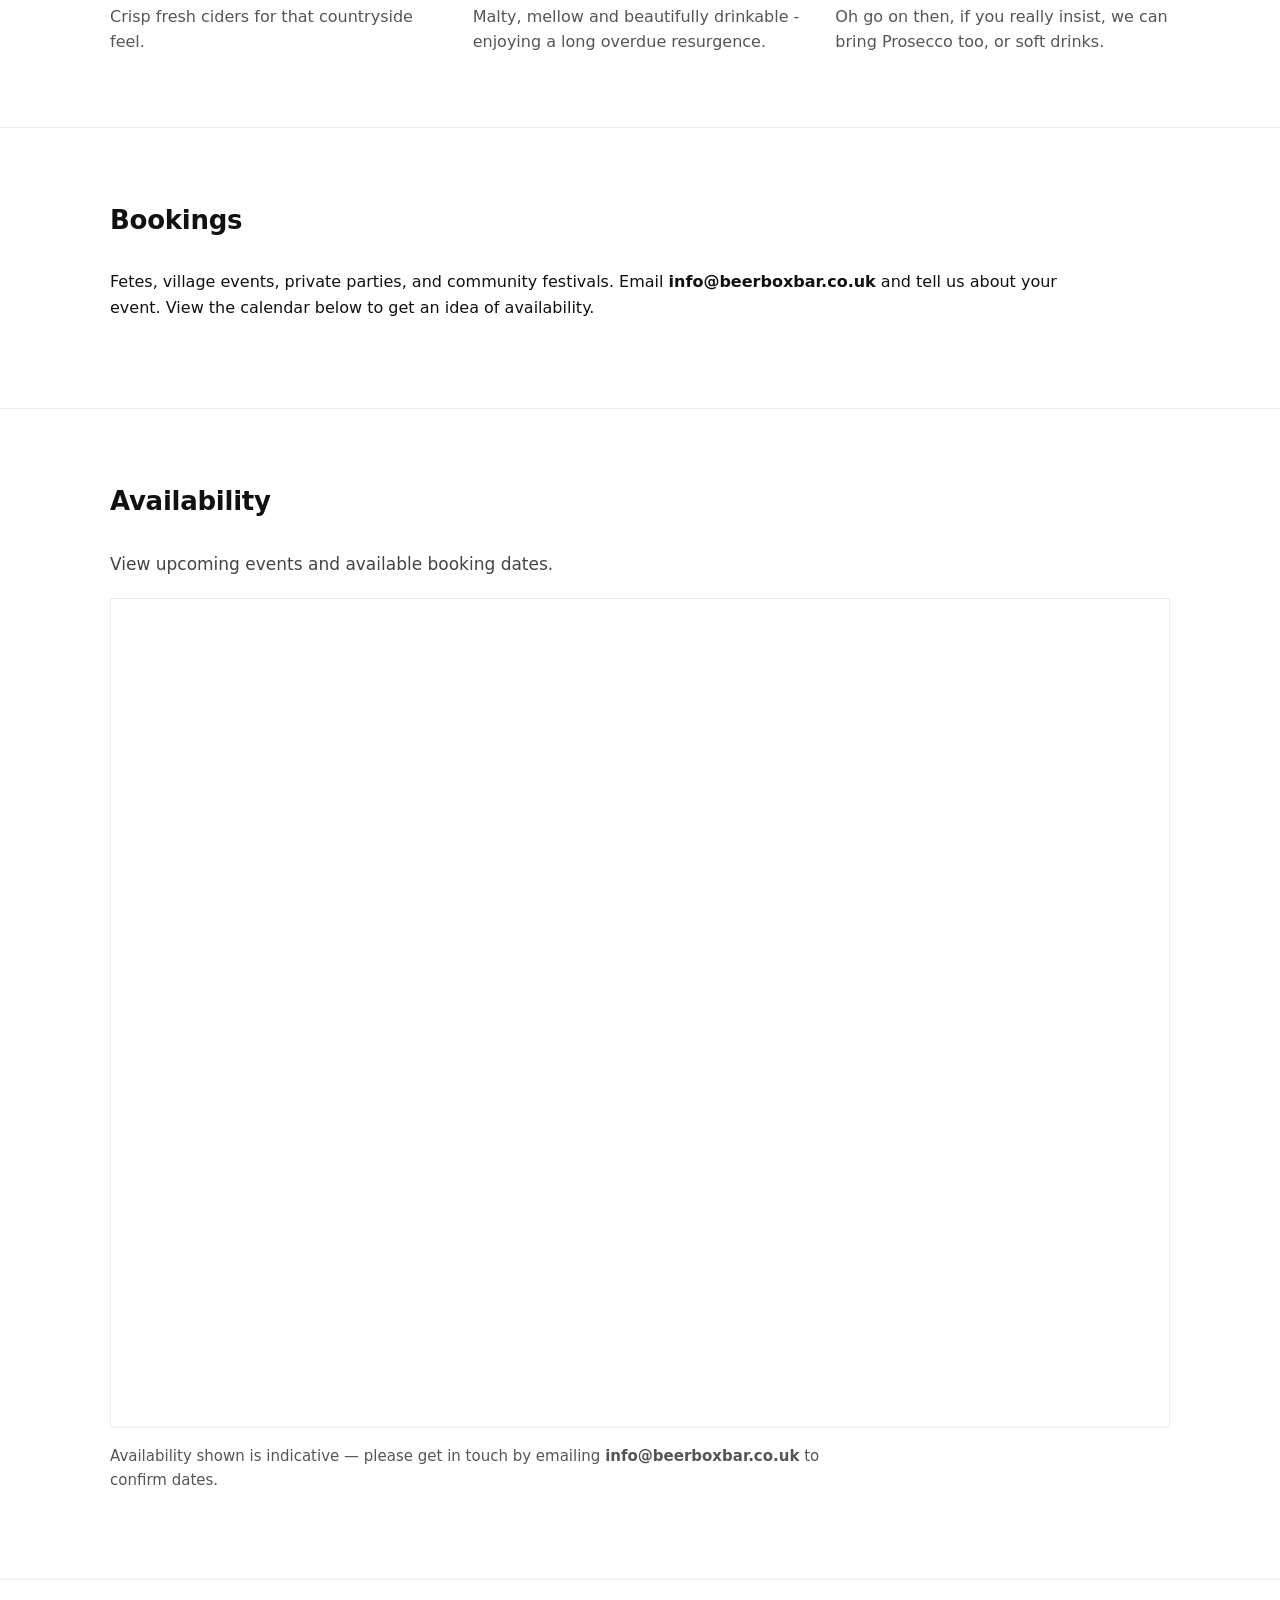
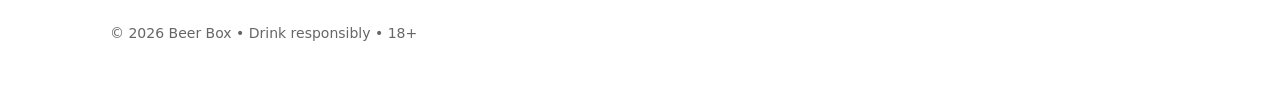
==== commit 06ab423a: "Update index.html" ====
--- a/index.html
+++ b/index.html
@@ -395,13 +395,7 @@
       </p>
     </div>
 
-    <div class="bookings__logo" aria-hidden="true">
-      <!-- Paste your SQUARE SVG here -->
-      <svg viewBox="0 0 1024 1024" xmlns="http://www.w3.org/2000/svg" role="img" aria-label="Beer Box Bar square logo">
-        <path fill="currentColor" d="m 691.95949,766.72163 c -10.10651,-2.78194 -17.07804,-8.55048 -21.17463,-17.52081 -3.89231,-8.52299 -4.87338,-17.85466 -4.3579,-41.451 0.56664,-25.93822 1.88285,-31.2435 9.9379,-40.05701 8.53923,-9.34328 18.87978,-13.15431 33.20503,-12.23778 9.89141,0.63285 17.47697,3.73508 24.13134,9.86886 9.61361,8.86152 12.48622,19.58876 12.47476,46.58477 -0.004,9.78569 -0.46636,20.61943 -1.02713,24.07497 -2.6416,16.27819 -11.70887,26.93415 -26.20133,30.79214 -6.47626,1.72403 -20.63131,1.69563 -26.98804,-0.0541 z m 24.7373,-21.53365 c 5.53433,-5.36409 5.98675,-7.89658 5.98675,-33.51214 0,-22.5981 -0.0463,-23.11503 -2.5,-27.88201 -6.11457,-11.87946 -21.06364,-11.65792 -27.25,0.40385 -2.74993,5.36164 -2.75,5.36231 -2.74442,26.93245 0.003,12.68915 0.46175,23.21766 1.11348,25.57069 2.46775,8.90955 7.75361,12.77373 16.66303,12.18134 4.38237,-0.29139 5.86957,-0.92062 8.73116,-3.69418 z M 238.18354,712.12026 v -55.08057 l 23.25,0.33057 c 23.14623,0.32908 23.27551,0.34308 28.96444,3.13671 6.79376,3.33617 13.30672,10.33033 14.97704,16.0836 3.89089,13.40183 -0.94313,26.81062 -11.66422,32.35471 l -3.01431,1.55876 3.9028,1.35118 c 6.48171,2.24403 10.58041,6.11284 13.8277,13.05215 2.72667,5.82676 2.96333,7.13771 2.54694,14.10854 -0.54176,9.0696 -2.8092,14.1623 -8.65824,19.44655 -8.50172,7.6808 -13.60674,8.73836 -42.18137,8.73836 h -21.95078 z m 40.96537,34.77412 c 9.79802,-3.37468 10.97098,-19.53381 1.7677,-24.35249 -1.96359,-1.0281 -6.47248,-1.8693 -11.48307,-2.14233 l -8.25,-0.44954 v 14.1254 14.1254 l 7.25,-0.0564 c 3.9875,-0.0311 8.80942,-0.59355 10.71537,-1.25 z M 276.54776,700.822 c 4.92455,-2.05761 7.63578,-6.07191 7.63578,-11.3057 0,-9.44937 -4.63114,-13.31548 -15.95034,-13.31548 h -7.04966 v 13 13 h 6.03212 c 3.31766,0 7.51711,-0.62047 9.3321,-1.37882 z m 43.63578,11.37882 v -55 h 26.95469 26.95468 l 0.63268,3.37245 c 0.34797,1.85484 0.48086,6.01734 0.29531,9.25 l -0.33736,5.87755 -16.25,0.27477 -16.25,0.27477 v 11.39344 c 0,6.2664 0.23028,11.99275 0.51173,12.72523 0.39113,1.01795 3.57745,1.321 13.5214,1.286 7.15532,-0.0252 13.46792,0.23742 14.028,0.58357 0.6086,0.37613 0.90175,4.39016 0.7286,9.9763 l -0.28973,9.34693 -14,0.0695 -14,0.0695 v 12.5 12.5 l 16.75,0.27418 16.75,0.27418 v 9.97581 9.97582 h -28 -28 z m 69,0 v -55 h 28 28 v 9.5 9.5 h -16.5 -16.5 v 12.5 12.5 l 6.25,0.13116 c 3.4375,0.0721 9.7375,0.11812 14,0.1022 l 7.75,-0.0289 v 9.89774 9.8978 h -14 -14 v 13 13 h 17 17 v 10 10 h -28.5 -28.5 z m 70,0 v -55 l 21.25,0.0245 c 11.6875,0.0134 23.18113,0.4699 25.54141,1.01434 11.52025,2.65736 20.48268,9.92905 24.33003,19.74023 2.95938,7.54673 3.17829,21.21826 0.46644,29.12958 -1.80982,5.27981 -9.11851,13.9456 -14.08179,16.69655 -1.8989,1.05248 -1.50576,2.09093 8.25,21.79189 5.63415,11.37766 10.24391,20.89284 10.24391,21.1448 0,0.25196 -5.57221,0.45811 -12.3827,0.45811 h -12.3827 l -7.8673,-17.17437 c -4.32701,-9.4459 -8.32803,-18.1084 -8.89114,-19.25 -0.78083,-1.58296 -2.14565,-2.14798 -5.75,-2.38042 l -4.72616,-0.30479 v 19.55479 19.55479 h -12 -12 z m 43.10212,-6.26993 c 9.23124,-6.16688 9.17585,-21.14737 -0.10161,-27.48007 -2.7285,-1.86244 -4.6488,-2.25 -11.14839,-2.25 h -7.85212 v 16 16 h 7.85212 c 6.49876,0 8.43776,-0.39124 11.25,-2.26993 z m 82.89788,6.29171 v -55.15477 l 23.25,0.3165 c 21.77787,0.29645 23.56659,0.46208 28.25,2.61584 6.52971,3.00282 12.16115,8.48178 15.10976,14.70065 3.17201,6.69002 3.30616,16.97651 0.30233,23.1816 -2.30385,4.75911 -9.27731,11.3184 -12.03307,11.3184 -0.96854,0 -2.0391,0.45 -2.37902,1 -0.34543,0.55891 0.42436,1 1.7452,1 3.19273,0 10.90661,5.02142 14.05508,9.14926 3.76738,4.9393 4.77841,8.36931 4.94974,16.79246 0.13315,6.54675 -0.24274,8.35672 -2.80869,13.52429 -3.20514,6.45482 -9.63328,12.20085 -16.26734,14.54117 -2.48593,0.87696 -11.83909,1.43728 -28.92399,1.73272 l -25.25,0.43665 z m 43.72122,33.48383 c 3.36663,-1.98872 6.27878,-7.58488 6.27878,-12.06568 0,-3.87659 -3.52188,-9.89421 -6.66979,-11.39627 -1.55662,-0.74276 -6.76771,-1.56148 -11.58021,-1.81938 l -8.75,-0.46892 v 14.24464 14.24464 l 8.75044,-0.41837 c 6.21771,-0.29727 9.68253,-0.96896 11.97078,-2.32066 z m -6.78612,-44.14263 c 7.18203,-1.43641 11.4852,-9.67909 9.13982,-17.50726 -1.75341,-5.85236 -5.64702,-7.84731 -15.32492,-7.85198 l -7.75,-0.004 v 13 13 h 5.375 c 2.95625,0 6.80829,-0.28666 8.5601,-0.63702 z m 126.0649,65.1936 c 0,-0.24388 5.85,-12.31709 13,-26.82935 7.15,-14.51227 13.00001,-26.8347 13.00001,-27.38317 0,-0.87575 -21.51837,-47.0568 -24.03427,-51.58049 -1.99544,-3.58786 -1.22298,-3.83104 11.25894,-3.54435 l 12.22463,0.28078 6.835,15.5 c 3.7592,8.525 7.1456,15.81241 7.5253,16.19426 0.3797,0.38184 3.908,-6.59316 7.8406,-15.5 l 7.1503,-16.19426 12.0997,-0.28078 c 6.6549,-0.15443 12.0998,-0.0841 12.0998,0.15619 0,0.24033 -5.625,12.27513 -12.5,26.744 -6.875,14.46886 -12.5,26.63579 -12.5,27.03761 0,0.40182 4.8375,10.55563 10.75,22.56402 5.9125,12.00839 11.9826,24.40868 13.4891,27.5562 l 2.7392,5.72276 h -12.3043 -12.3042 l -7.9663,-16.70687 -7.9664,-16.70687 -2.6588,5.45687 c -1.4624,3.00128 -3.9734,8.38187 -5.5802,11.95687 -1.6067,3.575 -3.9331,8.6375 -5.1698,11.25 l -2.2486,4.75 h -12.38984 c -6.81443,0 -12.38987,-0.19954 -12.38987,-0.44342 z M 654.40642,622.26587 c -14.55458,-3.5755 -30.48754,-13.84627 -38.57885,-24.86884 -5.11964,-6.97435 -10.2327,-18.43969 -11.68239,-26.19621 -0.66817,-3.575 -1.3439,-6.99774 -1.50164,-7.60609 -0.18946,-0.73074 -3.95859,-1.0701 -11.10663,-1 l -10.81984,0.10609 -0.78482,5.4326 c -1.18658,8.21363 -6.93113,19.20634 -13.43624,25.71145 -8.16446,8.16446 -17.7094,12.45863 -29.14153,13.11046 -15.33109,0.87414 -25.95429,-2.87849 -36.75778,-12.98462 -7.43361,-6.95378 -12.95066,-16.98404 -14.1745,-25.76989 l -0.76613,-5.5 -97.68397,-0.25492 -97.68397,-0.25491 -0.3023,22.92646 c -0.29574,22.42959 -0.35276,22.98015 -2.63127,25.40344 -1.28094,1.36233 -3.38044,2.67797 -4.66555,2.92364 -2.68371,0.51302 -7.85391,-1.40836 -9.13542,-3.39496 -0.47853,-0.74181 -1.09505,-11.67891 -1.37005,-24.30465 l -0.5,-22.95591 -14,-0.22909 c -7.7,-0.126 -15.03295,-0.25834 -16.29545,-0.2941 -3.1134,-0.0882 -7.20455,-4.38639 -7.20455,-7.56921 0,-3.7587 2.45087,-7.92456 5.47206,-9.3011 1.84328,-0.83986 11.36978,-1.19469 32.07499,-1.19469 h 29.45295 V 432.86078 c 0,-107.6054 0.0663,-111.59912 1.97544,-119.06395 2.93023,-11.45708 7.3045,-18.93908 16.48804,-28.20205 6.17289,-6.22629 9.77573,-8.93413 15.53652,-11.67699 13.75859,-6.55083 15.82292,-6.71697 83.45784,-6.71697 47.76048,0 60.54477,-0.2639 60.55451,-1.25 0.007,-0.6875 0.67623,-8.675 1.48765,-17.75 0.81142,-9.075 1.48086,-16.89475 1.48765,-17.37723 0.007,-0.48248 2.37485,-0.59209 5.26235,-0.2436 16.68005,2.01315 17.90431,1.99467 24.73303,-0.37329 l 6.62351,-2.29679 5.73424,2.14545 c 7.31111,2.73544 14.39605,2.74446 20.71442,0.0264 5.02396,-2.16125 5.47341,-2.14285 12.4448,0.50947 5.80868,2.20996 13.72552,1.99839 19.58776,-0.52348 l 4.95851,-2.13309 6.49787,2.13309 c 7.22953,2.37329 13.44118,2.7069 18.55664,0.99662 4.59311,-1.53564 5.25826,-2.29684 4.5328,-5.18732 -0.59861,-2.38506 -0.90466,-2.46781 -8.87678,-2.40012 -9.11383,0.0774 -14.80805,-1.98319 -18.51967,-6.70175 l -1.95192,-2.48146 -2.81269,2.93581 c -6.26088,6.53495 -19.00652,7.85235 -25.80463,2.66717 l -3.1913,-2.43412 -3.32133,2.56133 c -6.86283,5.29244 -21.01327,3.6997 -26.65046,-2.99972 l -2.55207,-3.03297 -1.93966,2.46588 c -1.06681,1.35624 -4.30176,3.48203 -7.18876,4.72399 -4.24304,1.8253 -6.50214,2.16778 -11.78671,1.78684 -25.05205,-1.80588 -36.01192,-29.9232 -18.49264,-47.44248 7.64932,-7.64932 17.90611,-10.0434 29.05904,-6.78281 1.93355,0.56528 2.14746,0.13583 2.64047,-5.30119 0.88682,-9.78009 5.14285,-15.65688 15.25553,-21.06509 4.46304,-2.38681 6.07391,-2.67405 15,-2.67474 9.21772,-7.1e-4 10.41921,0.23142 15.3588,2.96738 6.78186,3.75635 11.54645,9.29503 13.18206,15.32371 0.70254,2.58948 1.38714,4.85203 1.52134,5.0279 0.13419,0.17587 2.04896,-0.60107 4.25504,-1.72652 12.19162,-6.21971 26.84121,-3.94096 35.09443,5.45894 3.5492,4.04231 4.9583,7.08715 5.47029,11.82034 0.3182,2.94177 0.62864,3.15981 5.22817,3.67194 15.93675,1.77446 24.08879,18.55406 15.84706,32.61851 -1.34172,2.28964 -4.07676,5.17486 -6.07786,6.41161 l -3.63836,2.24863 0.62241,6.58839 c 0.34232,3.62362 0.6256,8.9509 0.62951,11.8384 l 0.007,5.24997 h 12.32186 c 18.6398,0 25.39762,3.17067 31.21082,14.64367 l 2.96732,5.85633 0.31613,29.64757 c 0.20375,19.10935 -0.0682,31.07471 -0.76501,33.66258 -1.91301,7.10438 -7.05918,13.3411 -13.97776,16.93985 -5.76318,2.99776 -6.9828,3.25 -15.71445,3.25 h -9.46635 l 0.67025,10.75 c 0.43749,7.01693 0.27306,12.21126 -0.47351,14.95795 -1.66793,6.13649 -6.80982,12.28027 -12.97177,15.49931 l -5.34591,2.79274 -62.63581,-0.022 c -58.50545,-0.0205 -62.89958,-0.14244 -66.63581,-1.84897 -8.7625,-4.00229 -14.44093,-12.73763 -14.47804,-22.27208 -0.0164,-4.20899 -0.42393,-5.79726 -1.60375,-6.25 -0.86998,-0.33381 -35.51998,-0.60695 -77,-0.60695 h -75.41821 v 90 90 h 142.38882 142.38871 l 0.69769,-3.75 c 1.90066,-10.21579 10.39448,-24.20436 20.09283,-33.09114 28.62331,-26.22807 75.58924,-21.8622 99.07542,9.20987 5.46003,7.22358 10.9293,18.14242 11.86665,23.69054 l 0.66579,3.94073 h 17.4121 17.41211 v -83.05105 -83.05104 l -9.93514,11.80104 c -5.46432,6.49058 -11.52242,13.60105 -13.46245,15.80105 l -3.52733,4 -0.0375,27.25 -0.0376,27.25 h -55.93728 -55.93728 l -0.31494,-32.75 c -0.17322,-18.0125 0.0803,-33.65 0.56335,-34.75 0.48306,-1.1 2.9912,-4.475 5.57364,-7.5 2.58243,-3.025 10.45622,-12.475 17.4973,-21 7.04108,-8.525 13.66232,-16.25999 14.71387,-17.18886 1.52573,-1.34774 3.26818,-1.59249 8.62663,-1.21176 12.23455,0.86929 87.75047,5.40062 90.00292,5.40062 2.18301,0 2.21181,-0.19287 2.21181,-14.84345 0,-12.24989 -0.3502,-15.86138 -2.0044,-20.66927 -4.14523,-12.04837 -12.38578,-21.35045 -23.61954,-26.66219 -7.17835,-3.39418 -12.57843,-4.34234 -32.87607,-5.77245 -8.25,-0.58127 -18.2625,-1.34298 -22.25,-1.69268 l -7.25,-0.63582 v -8.36207 -8.36207 h 3.11168 c 7.83406,0 49.94875,3.16153 54.6825,4.10498 19.8113,3.94849 40.33393,23.70001 47.05043,45.28253 1.4097,4.52996 1.6262,18.75709 1.9004,124.86249 l 0.3094,119.75 -23.77721,0.17104 c -13.07746,0.0941 -24.8703,0.20658 -26.20632,0.25 -2.21243,0.0719 -2.53694,0.7034 -3.63773,7.07896 -2.39176,13.85251 -8.45232,24.874 -19.67561,35.78126 -15.85824,15.41171 -40.83367,22.11491 -62.53466,16.78379 z m 32.33801,-19.55175 c 15.51786,-5.8409 27.36456,-19.09701 30.88018,-34.55401 1.95551,-8.59774 1.96836,-13.96717 0.0511,-21.32823 -8.22535,-31.57926 -40.61899,-47.01479 -69.30714,-33.02477 -14.14836,6.89957 -24.18816,20.82722 -26.47974,36.73383 -2.04397,14.18785 2.98233,29.34204 13.29371,40.08027 6.56109,6.8327 15.03735,11.79325 24.10371,14.1062 7.49264,1.91146 19.33871,1.04289 27.45823,-2.01329 z M 663.40606,589.1925 c -10.19465,-2.1373 -19.36004,-9.6818 -23.95504,-19.7186 -2.20732,-4.82142 -2.45392,-6.49037 -2.08846,-14.13435 0.6634,-13.87544 6.81757,-23.43277 18.6656,-28.98737 4.72882,-2.21697 7.04799,-2.65136 14.15538,-2.65136 7.28969,0 9.31367,0.39956 14.21444,2.80615 6.45008,3.1674 13.00485,9.93499 16.16887,16.69385 1.65097,3.52674 2.10768,6.44652 2.11164,13.5 0.004,7.82333 -0.35838,9.74007 -2.77473,14.66054 -6.44569,13.12552 -22.209,20.82677 -36.4977,17.83114 z m 14.47893,-20.9512 c 4.56364,-2.78261 6.62504,-7.29079 6.05352,-13.23872 -1.68263,-17.51147 -27.73595,-16.57463 -27.75123,0.9979 -0.007,8.53489 5.57218,14.19286 13.99626,14.19286 2.70311,0 5.77837,-0.77946 7.70145,-1.95204 z m -131.89582,17.78068 c 4.58511,-2.18235 7.23868,-4.27275 9.72518,-7.66121 3.59077,-4.8933 7.15545,-13.80597 5.98924,-14.97473 -1.05902,-1.06134 -55.64821,-1.45706 -56.69429,-0.41098 -0.55232,0.55232 -0.047,3.23211 1.27646,6.76942 2.86905,7.66822 9.3718,14.62222 16.19324,17.31695 9.33928,3.68938 14.00869,3.48293 23.51017,-1.03945 z m 180.22199,-161.07116 0.0276,-21.25 13.37455,-15.62382 13.37454,-15.62382 -5.15216,-0.58183 c -2.83369,-0.32001 -19.29641,-1.35597 -36.58382,-2.30213 l -31.43165,-1.7203 -3.56835,4.34915 c -1.96259,2.39204 -8.63054,10.45871 -14.81766,17.92595 l -11.24932,13.5768 -6.7e-4,21.25 -6.8e-4,21.25 h 38 38 z m -111.37784,-50.94447 2.69371,-2.69448 -2.72338,-56.30552 c -1.49786,-30.96804 -2.98266,-57.99303 -3.29955,-60.05553 l -0.57618,-3.75 h -56.22187 -56.22187 l -0.63879,9.75 c -0.35133,5.3625 -1.32357,20.775 -2.16054,34.25 -0.83697,13.475 -2.18783,34.85 -3.0019,47.5 -1.9303,29.99506 -2.01666,28.1366 1.46952,31.62277 l 2.96893,2.96893 57.5091,-0.29585 57.5091,-0.29585 z M 474.58437,343.95082 c 0.2703,-1.7875 0.97453,-11.575 1.56496,-21.75 0.59043,-10.175 1.34318,-22.6625 1.67278,-27.75 l 0.59927,-9.25 -60.36892,0.0119 c -64.25632,0.0126 -65.27749,0.0803 -74.82433,4.96073 -6.88872,3.52156 -15.39128,12.2464 -18.82535,19.31752 -3.98823,8.21214 -5.21924,14.64148 -5.21924,27.25907 v 10.45078 h 77.45469 77.45468 z m 174.42305,-12.83845 c 1.71728,-0.59865 4.03443,-2.56426 5.14923,-4.36803 1.89485,-3.06594 2.02593,-4.90054 2.01215,-28.16155 -0.0106,-17.86985 -0.36678,-25.58651 -1.26391,-27.38197 -2.06907,-4.14088 -7.16502,-5.99669 -16.47135,-5.99845 l -8.25,-0.002 0.0215,5.75 c 0.0118,3.1625 0.67939,17 1.4835,30.75 0.8041,13.75 1.46944,26.2375 1.47851,27.75 0.0163,2.70959 0.10983,2.75 6.36729,2.75 3.49292,0 7.75582,-0.4898 9.4731,-1.08845 z"
-          />
-      </svg>
-    </div>
+
   </div>
 </section>
 <section id="calendar" class="calendar-section">
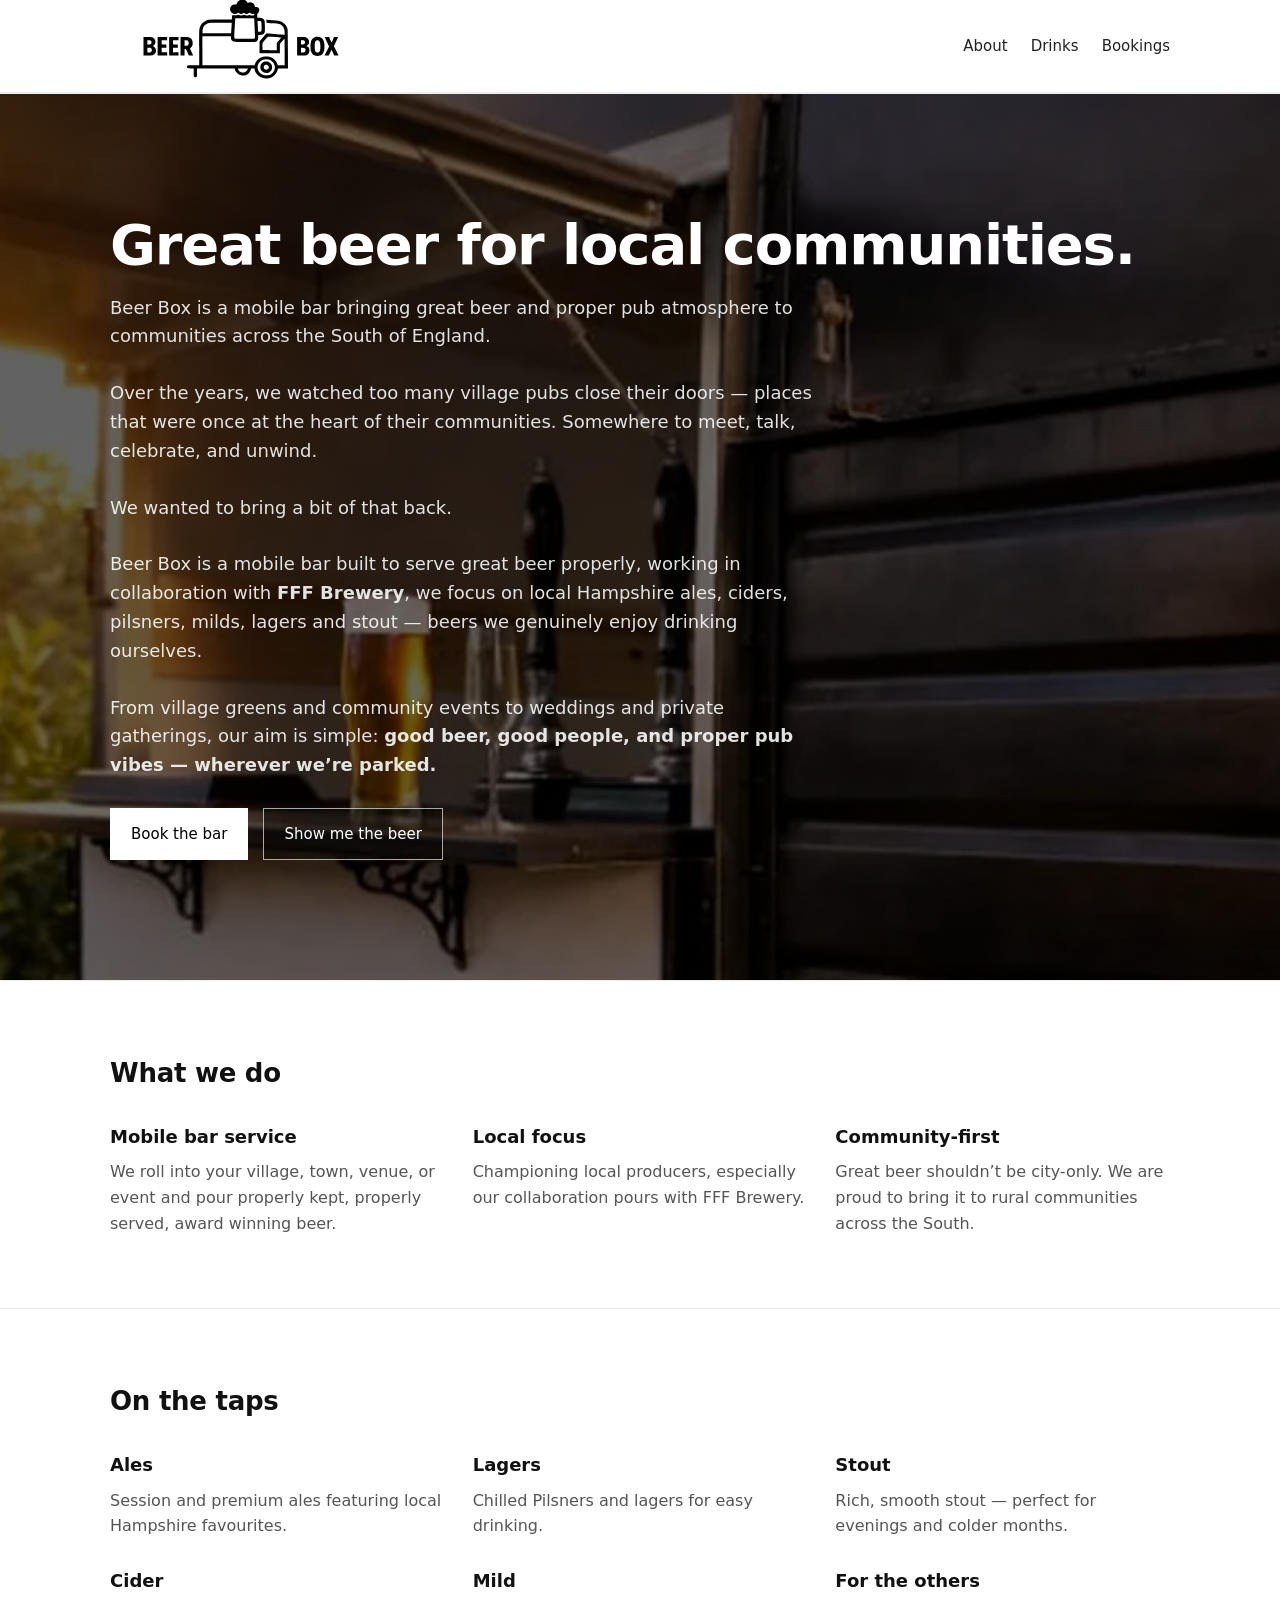
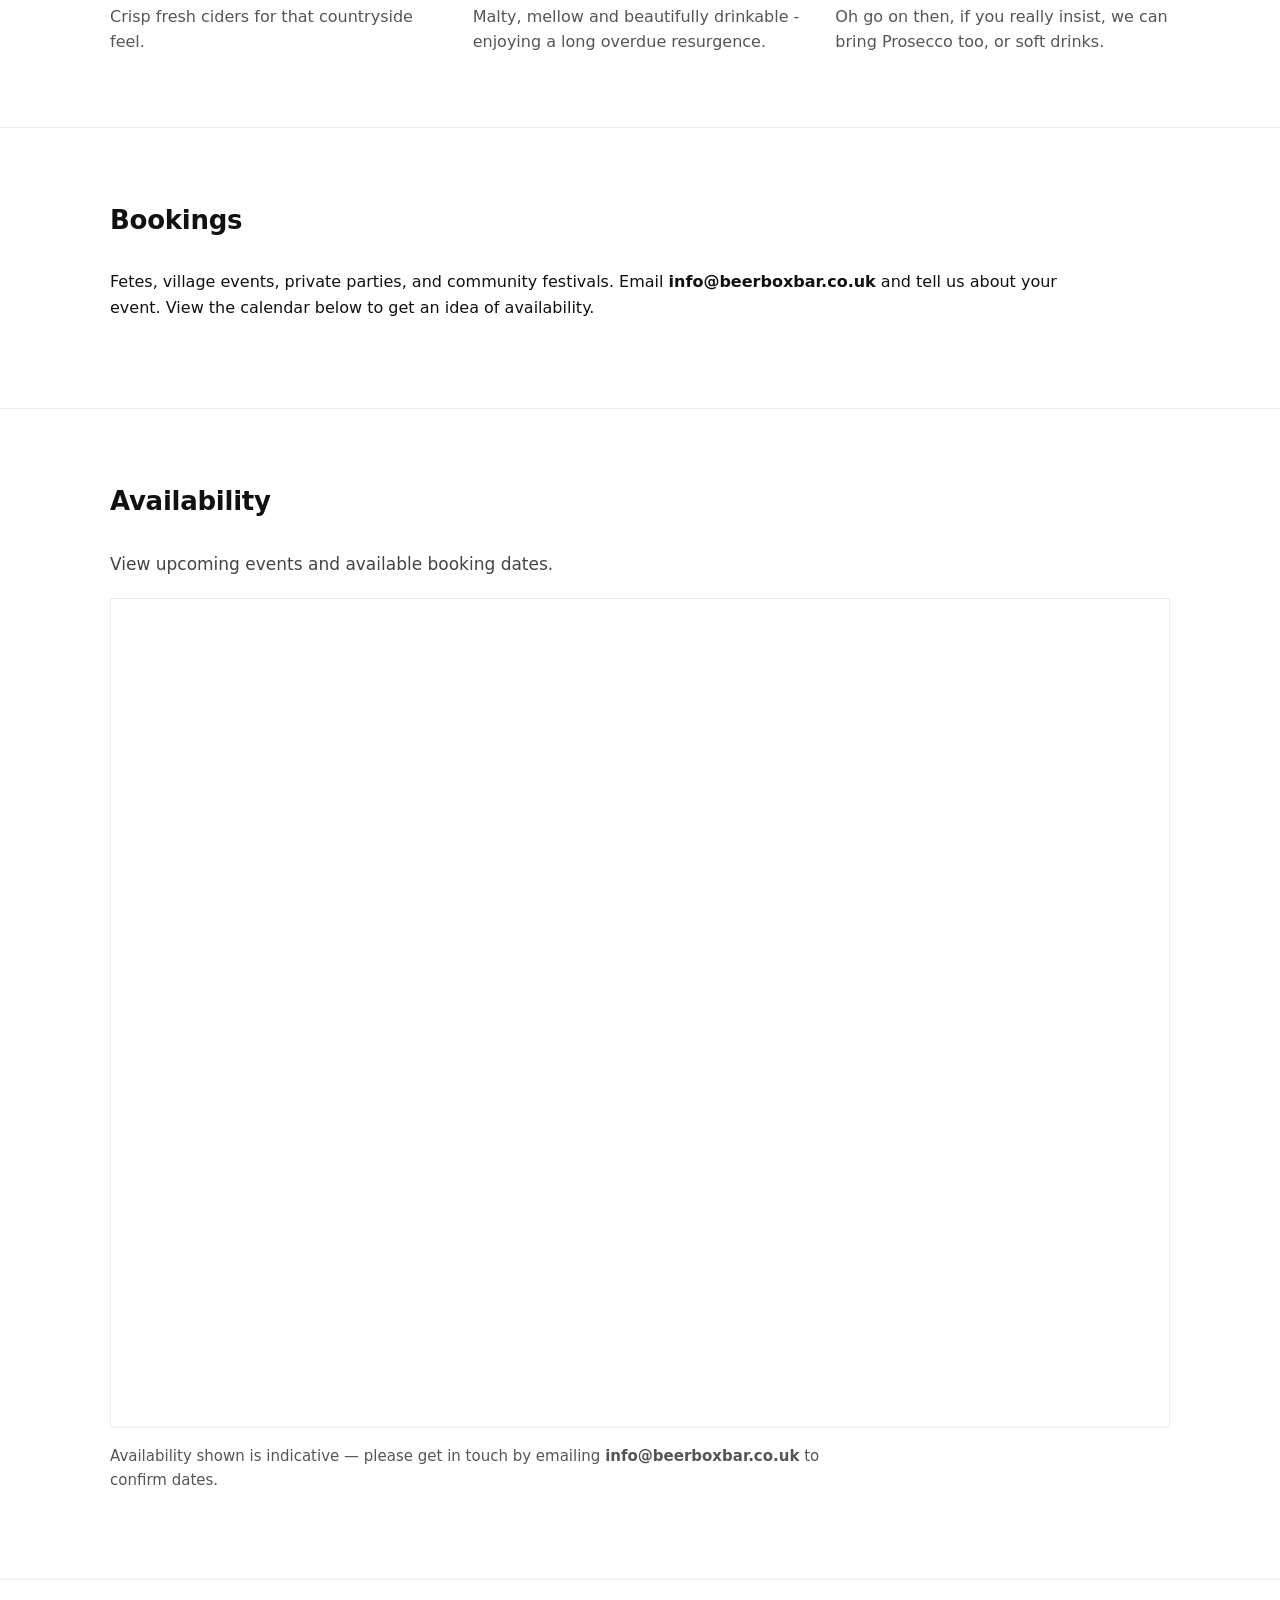
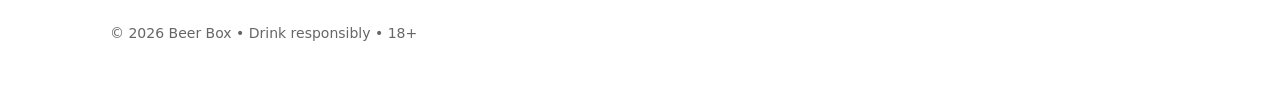
==== commit afa21124: "Update index.html" ====
--- a/index.html
+++ b/index.html
@@ -362,7 +362,7 @@
             <p>Session and premium ales featuring local Hampshire favourites.</p>
           </div>
           <div class="card">
-            <h3>lagers</h3>
+            <h3>Lagers</h3>
             <p>Chilled Pilsners and lagers for easy drinking.</p>
           </div>
           <div class="card">
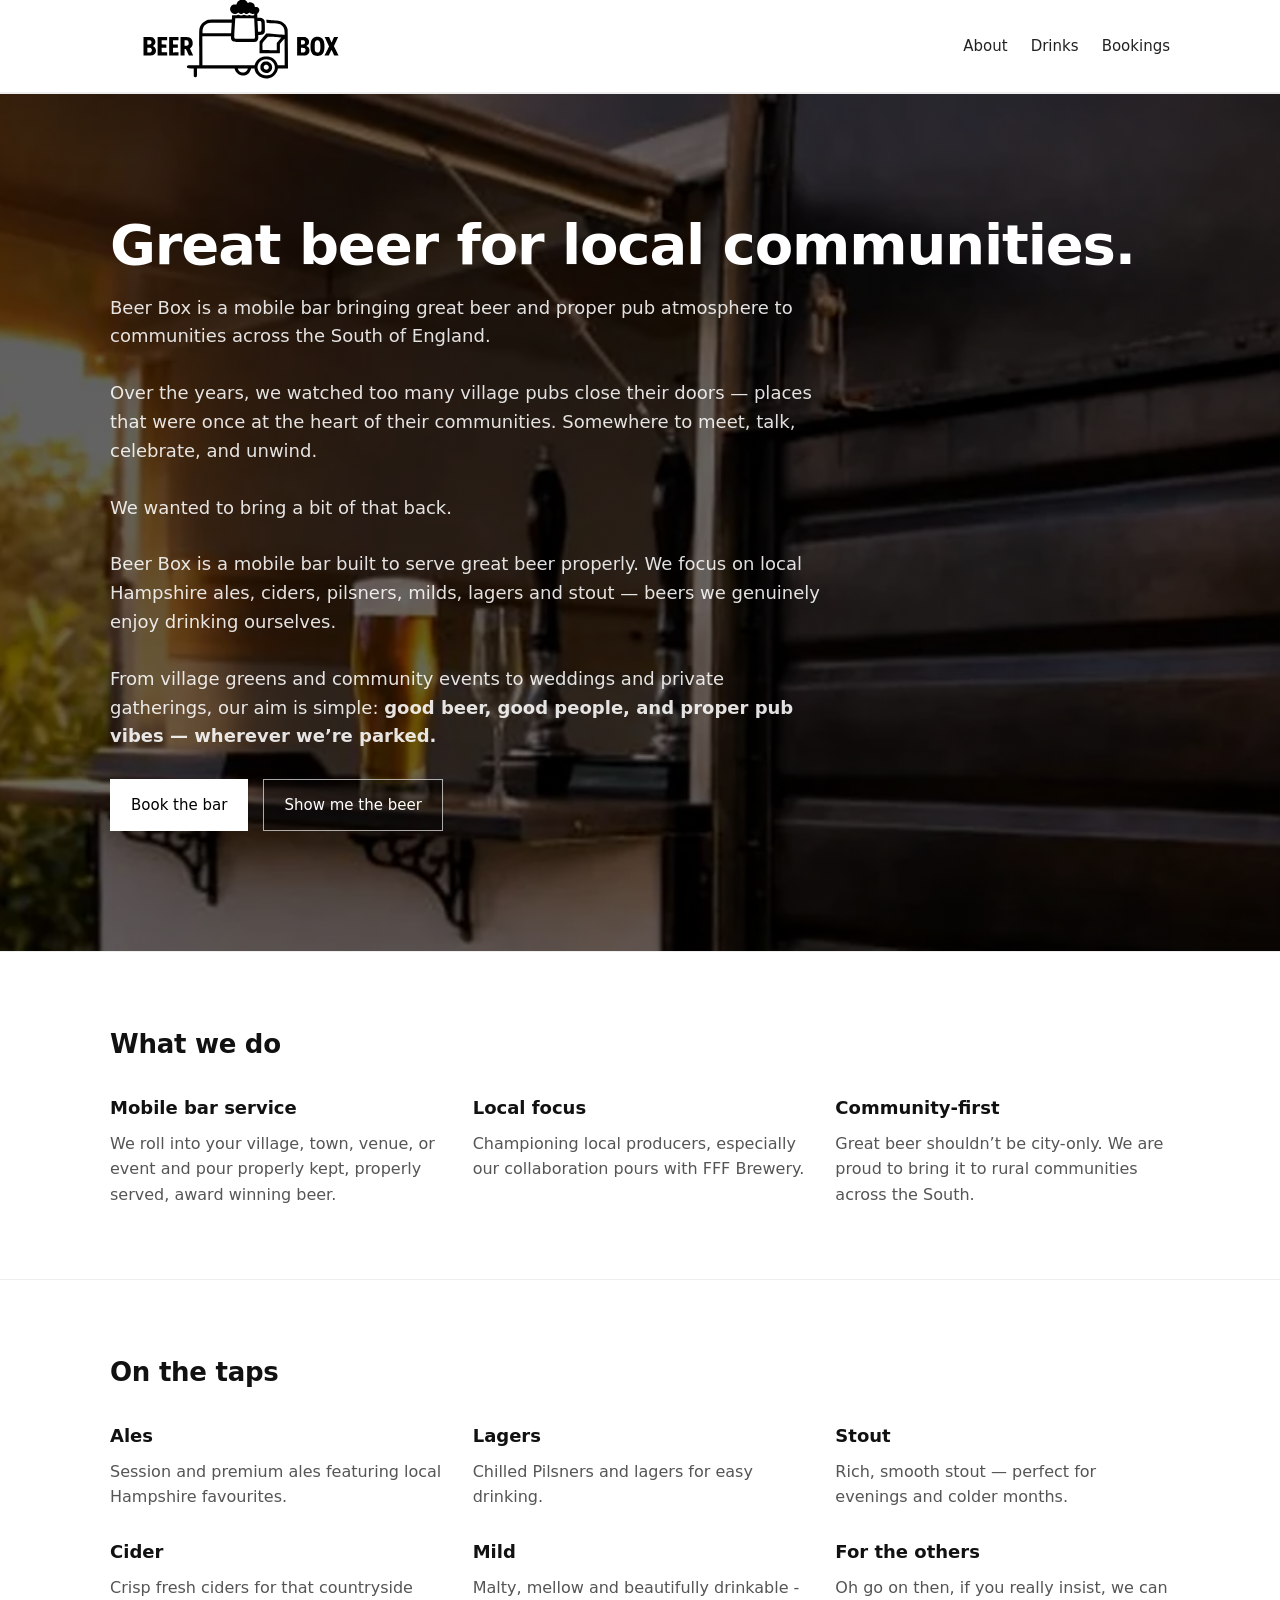
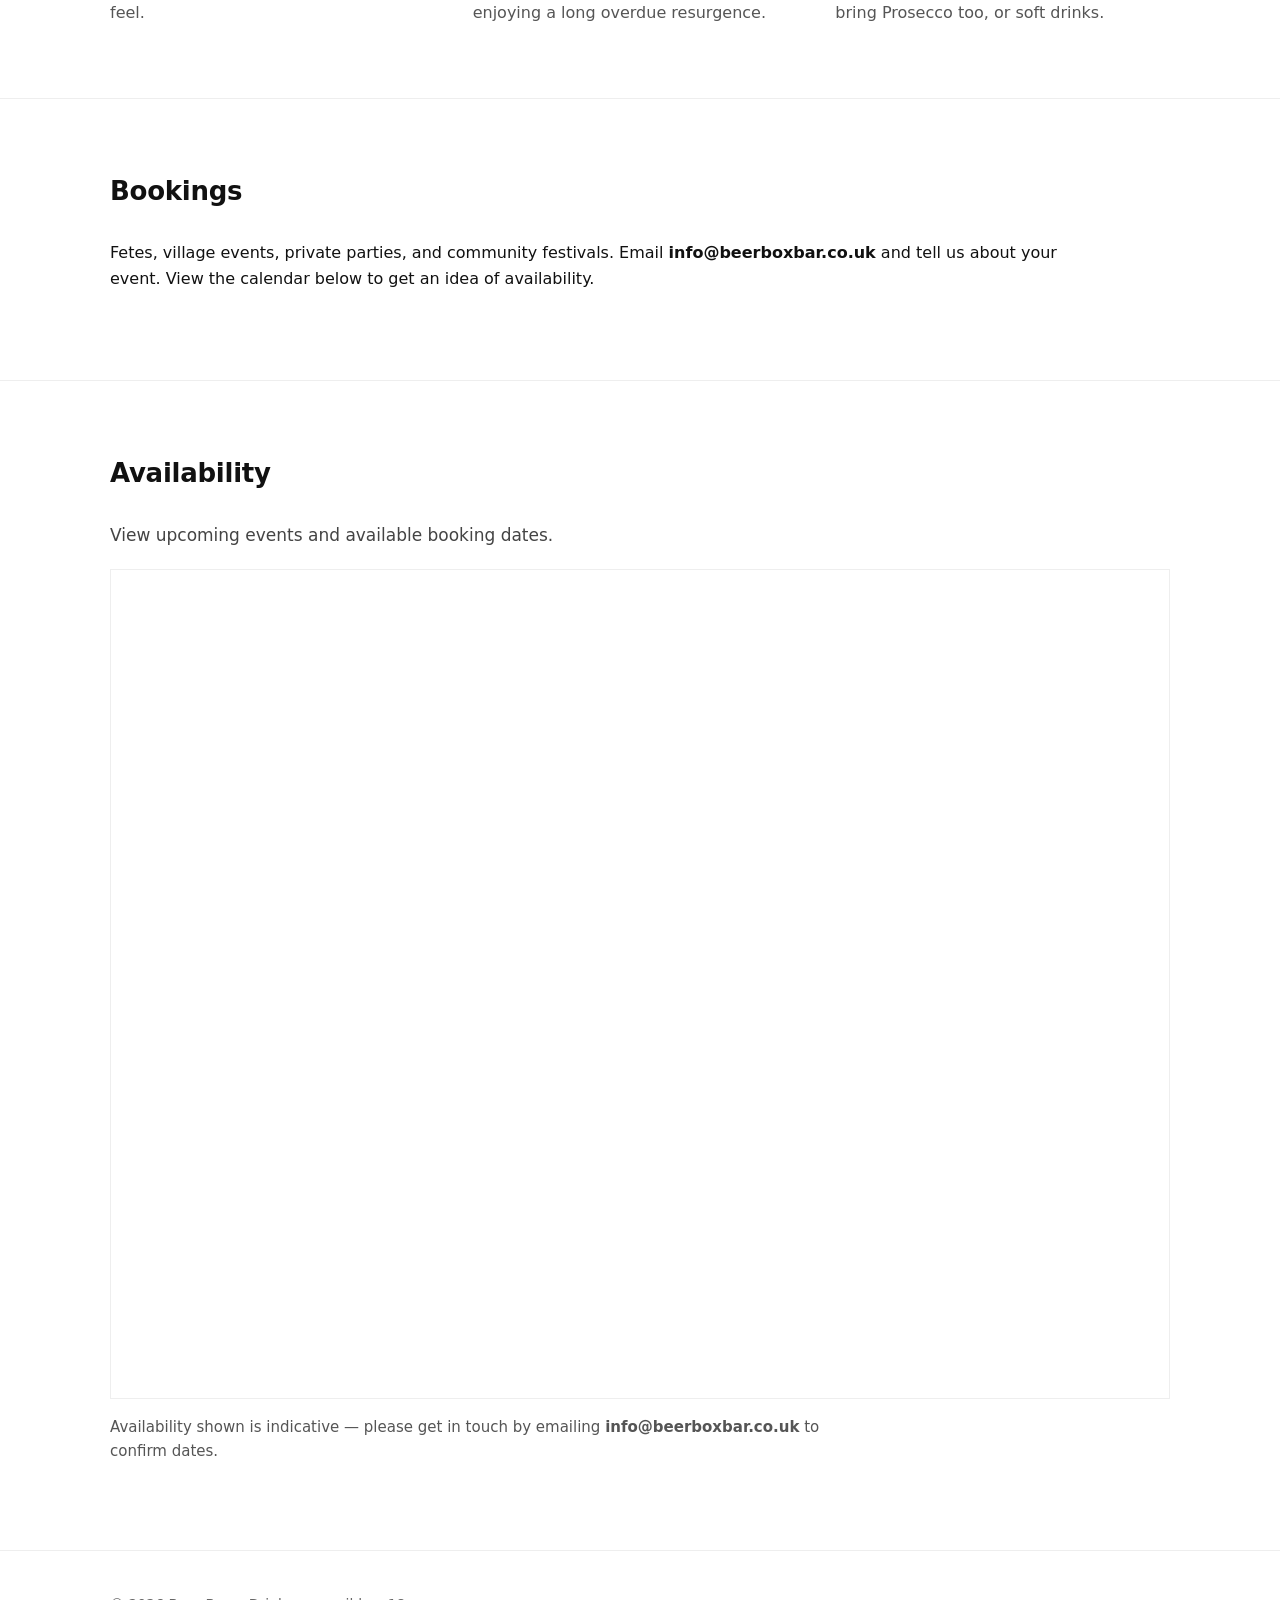
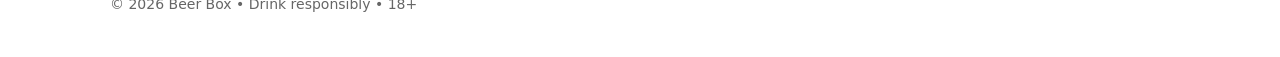
==== commit 4532b003: "Update index.html" ====
--- a/index.html
+++ b/index.html
@@ -310,8 +310,7 @@
       </p>
 
  <p>
-        Beer Box is a mobile bar built to serve great beer properly, working in collaboration with
-        <strong><a href="https://triplefff.com/" target="_blank">FFF Brewery</a></strong>, we focus on local Hampshire ales, ciders,
+        Beer Box is a mobile bar built to serve great beer properly. We focus on local Hampshire ales, ciders,
         pilsners, milds, lagers and stout — beers we genuinely enjoy drinking ourselves.
       </p>
 
